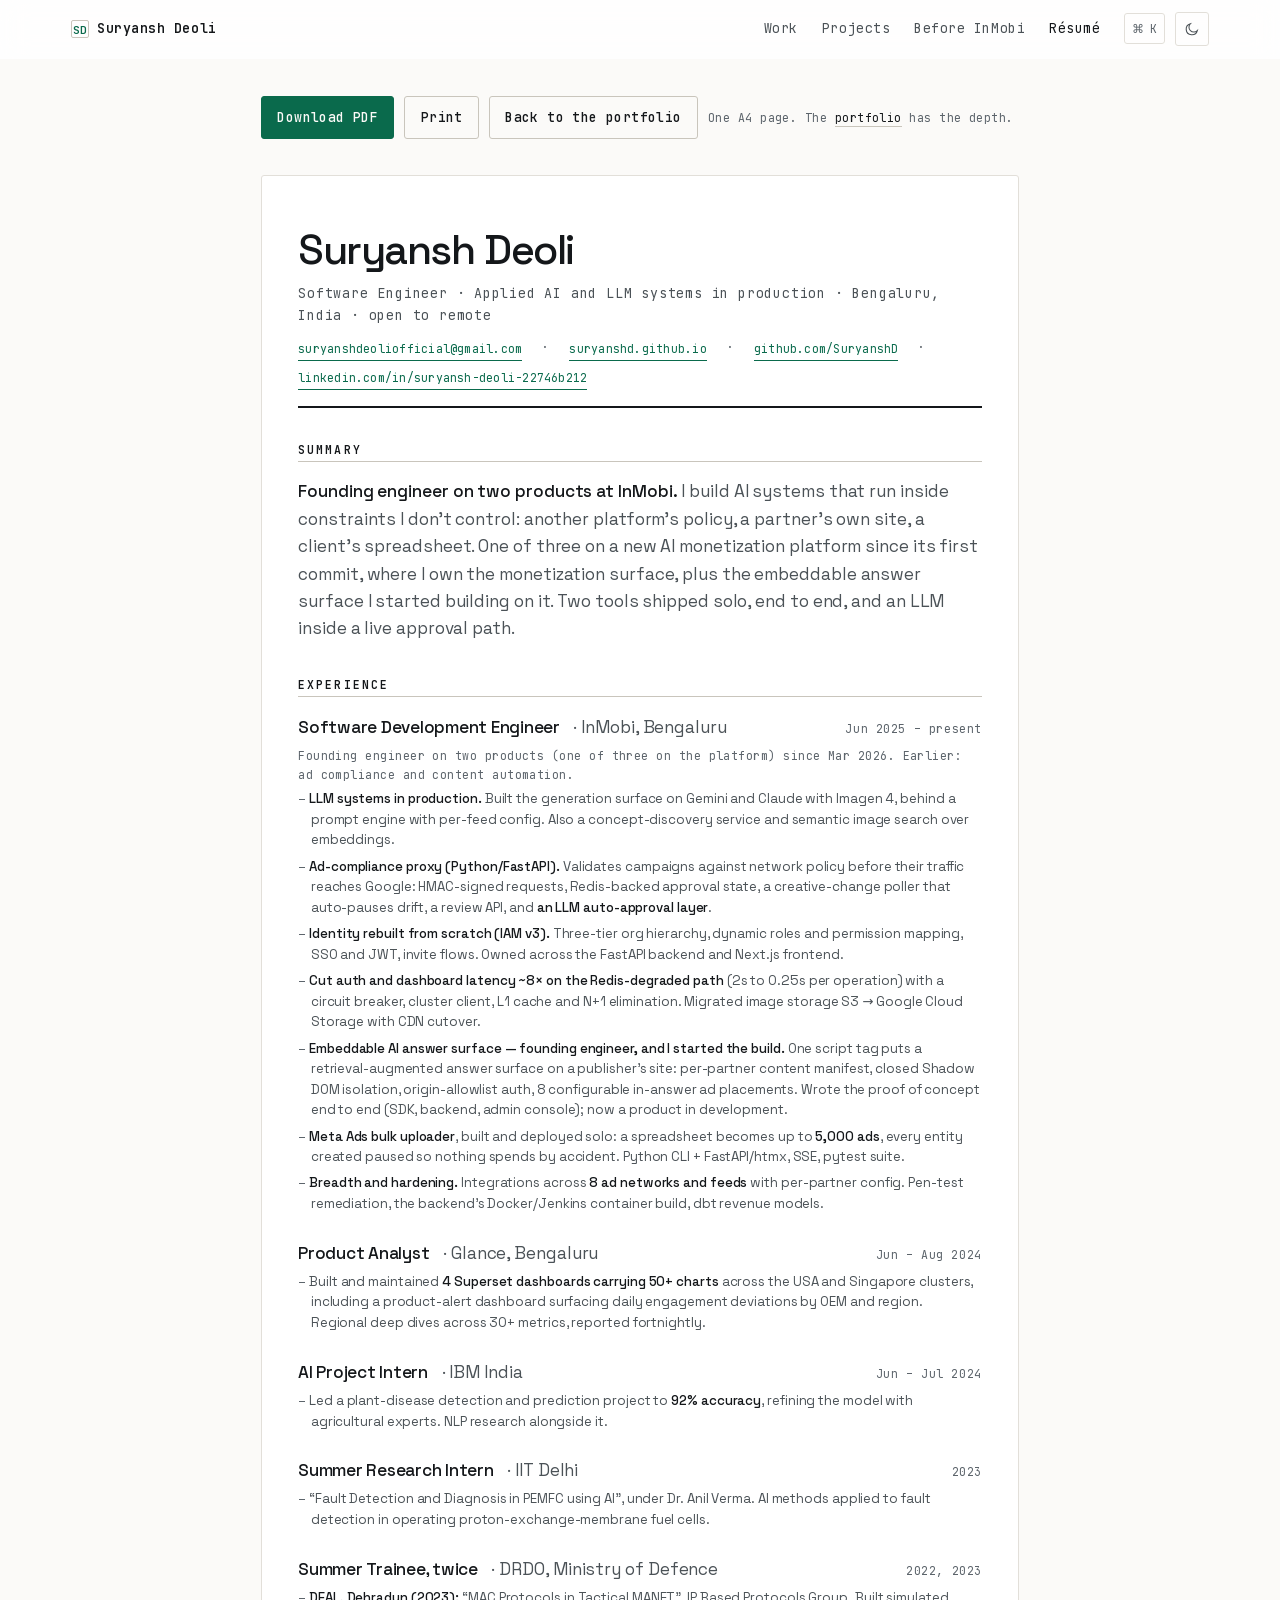
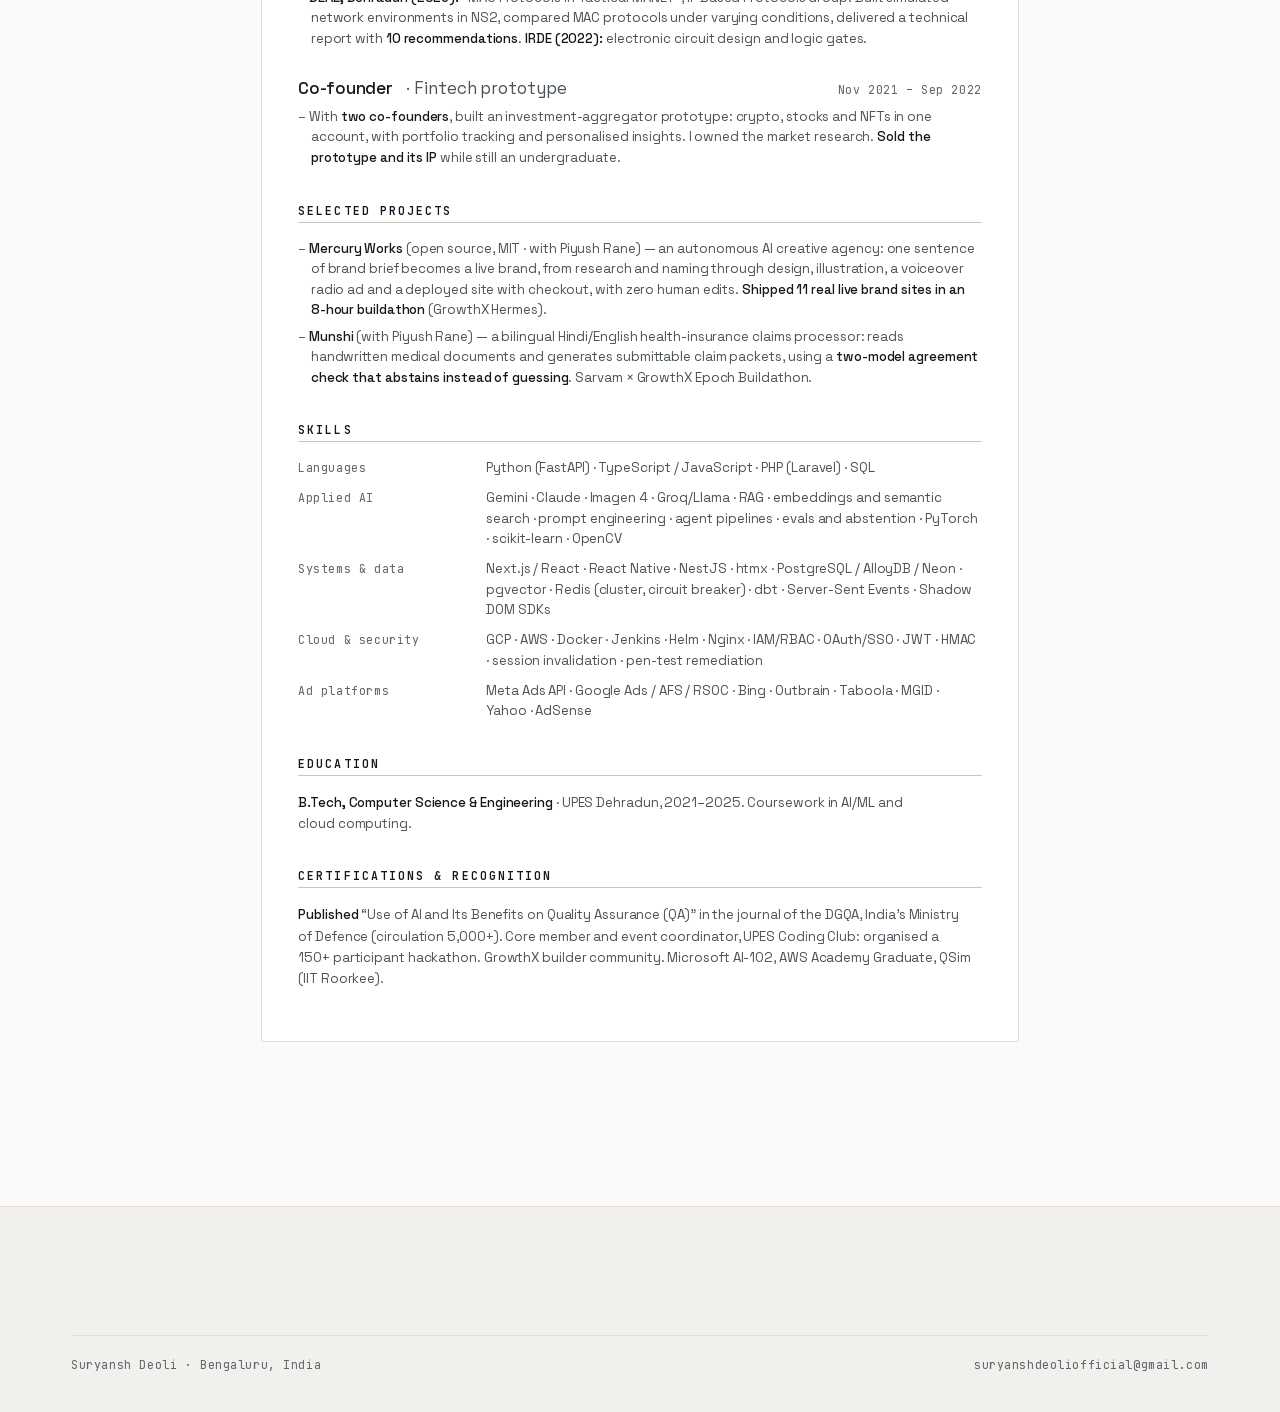
==== resume.html @ 902f30dd "Clean up the résumé header - Contact links are blue, so a link in a PDF that gets clicked looks like" ====
<!doctype html>
<html lang="en">
<head>
<meta charset="utf-8">
<meta name="viewport" content="width=device-width, initial-scale=1">
<title>Résumé — Suryansh Deoli</title>
<meta name="description" content="Résumé of Suryansh Deoli, software engineer at InMobi. Applied AI, LLM systems in production, identity and platform engineering.">
<link rel="canonical" href="https://suryanshd.github.io/resume.html">
<meta property="og:type" content="profile">
<meta property="og:url" content="https://suryanshd.github.io/resume.html">
<meta property="og:title" content="Résumé — Suryansh Deoli">
<meta property="og:description" content="Software engineer at InMobi. Applied AI and LLM systems in production, identity, and platform engineering.">
<meta property="og:image" content="https://suryanshd.github.io/assets/img/og.png">
<meta name="twitter:card" content="summary_large_image">
<meta name="theme-color" content="#fbfaf8" media="(prefers-color-scheme: light)">
<meta name="theme-color" content="#08090b" media="(prefers-color-scheme: dark)">
<link rel="icon" href="assets/img/favicon.svg" type="image/svg+xml">
<link rel="preload" href="assets/fonts/space-grotesk-var.woff2" as="font" type="font/woff2" crossorigin>
<link rel="preload" href="assets/fonts/jetbrains-mono-var.woff2" as="font" type="font/woff2" crossorigin>
<link rel="stylesheet" href="assets/css/base.css">
<link rel="stylesheet" href="assets/css/print.css">
<script>
(function () {
  try { var t = localStorage.getItem('sd-theme');
    if (t === 'light' || t === 'dark') document.documentElement.setAttribute('data-theme', t); } catch (e) {}
  document.documentElement.classList.add('js');
})();
</script>
</head>
<body>
<a class="skip" href="#main">Skip to content</a>

<header class="hdr" id="hdr">
  <div class="wrap hdr__in">
    <a class="hdr__mark" href="index.html"><b>SD</b> Suryansh Deoli</a>
    <nav class="hdr__nav" aria-label="Sections">
      <a href="index.html#pipeline">Work</a>
      <a href="index.html#projects">Projects</a>
      <a href="index.html#before">Before InMobi</a>
      <a href="resume.html" aria-current="page">Résumé</a>
    </nav>
    <div class="hdr__tools">
      <button class="kbd-btn" id="pal-open" aria-label="Open menu and search ⌘K"><span class="kbd-btn__cmd">⌘</span><span class="kbd-btn__k">K</span><span class="kbd-btn__menu">Menu</span></button>
      <button class="icon-btn" id="theme-btn" data-theme-icon aria-label="Switch colour theme">
        <svg class="i-sun" viewBox="0 0 24 24" fill="none" stroke="currentColor" stroke-width="1.6" aria-hidden="true"><circle cx="12" cy="12" r="4.2"/><path d="M12 2v2.6M12 19.4V22M2 12h2.6M19.4 12H22M4.9 4.9l1.9 1.9M17.2 17.2l1.9 1.9M19.1 4.9l-1.9 1.9M6.8 17.2l-1.9 1.9"/></svg>
        <svg class="i-moon" viewBox="0 0 24 24" fill="none" stroke="currentColor" stroke-width="1.6" aria-hidden="true"><path d="M20 14.4A8.5 8.5 0 1 1 9.6 4a6.8 6.8 0 0 0 10.4 10.4Z"/></svg>
      </button>
    </div>
  </div>
</header>

<main class="cv" id="main">
  <div class="cv__wrap">

    <div class="cv__actions no-print">
      <a class="btn btn--primary" href="assets/Suryansh-Deoli-Resume.pdf" download>Download PDF</a>
      <button class="btn" id="print-btn" type="button">Print</button>
      <a class="btn" href="index.html">Back to the portfolio</a>
      <span class="cv__note">One A4 page. The <a class="link" href="index.html">portfolio</a> has the depth.</span>
    </div>

    <article class="cv__sheet">
      <div class="cv__head">
        <h1>Suryansh Deoli</h1>
        <p class="cv__role">Software Engineer &middot; Applied AI and LLM systems in production &middot; Bengaluru, India &middot; open to remote</p>
        <p class="cv__contact">
          <a href="mailto:suryanshdeoliofficial@gmail.com">suryanshdeoliofficial@gmail.com</a>
          <span class="cv__sep" aria-hidden="true">&nbsp;&middot;&nbsp;</span>
          <a href="https://suryanshd.github.io/">suryanshd.github.io</a>
          <span class="cv__sep" aria-hidden="true">&nbsp;&middot;&nbsp;</span>
          <a href="https://github.com/SuryanshD" target="_blank" rel="noopener">github.com/SuryanshD</a>
          <span class="cv__sep" aria-hidden="true">&nbsp;&middot;&nbsp;</span>
          <a href="https://www.linkedin.com/in/suryansh-deoli-22746b212" target="_blank" rel="noopener">linkedin.com/in/suryansh-deoli-22746b212</a>
        </p>
      </div>

      <h2 class="cv__sum-h">Summary</h2>
      <p class="cv__lede">
        <strong>Founding engineer on two products at InMobi.</strong> I build AI systems that run inside
        constraints I don&rsquo;t control: another platform&rsquo;s policy, a partner&rsquo;s own site, a
        client&rsquo;s spreadsheet. One of three on a new AI monetization platform since its first commit,
        where I own the monetization surface, plus the embeddable answer surface I started building on it.
        Two tools shipped solo, end to end, and an LLM inside a live approval path.
      </p>

      <h2>Experience</h2>

      <div class="job">
        <div class="job__top">
          <span class="job__what">Software Development Engineer</span>
          <span class="job__org">&middot; InMobi, Bengaluru</span>
          <span class="job__when">Jun 2025 &ndash; present</span>
        </div>
        <p class="job__sub">Founding engineer on two products (one of three on the platform) since Mar 2026. Earlier: ad compliance and content automation.</p>
        <ul>
          <li><b>LLM systems in production.</b> Built the generation surface on Gemini and Claude with Imagen 4, behind a prompt engine with per-feed config. Also a concept-discovery service and semantic image search over embeddings.</li>
          <li><b>Ad-compliance proxy (Python/FastAPI).</b> Validates campaigns against network policy before their traffic reaches Google: HMAC-signed requests, Redis-backed approval state, a creative-change poller that auto-pauses drift, a review API, and <b>an LLM auto-approval layer</b>.</li>
          <li><b>Identity rebuilt from scratch (IAM v3).</b> Three-tier org hierarchy, dynamic roles and permission mapping, SSO and JWT, invite flows. Owned across the FastAPI backend and Next.js frontend.</li>
          <li><b>Cut auth and dashboard latency ~8&times; on the Redis-degraded path</b> (2s to 0.25s per operation) with a circuit breaker, cluster client, L1 cache and N+1 elimination. Migrated image storage S3 &rarr; Google Cloud Storage with CDN cutover.</li>
          <li><b>Embeddable AI answer surface &mdash; founding engineer, and I started the build.</b> One script tag puts a retrieval-augmented answer surface on a publisher&rsquo;s site: per-partner content manifest, closed Shadow DOM isolation, origin-allowlist auth, 8 configurable in-answer ad placements. Wrote the proof of concept end to end (SDK, backend, admin console); now a product in development.</li>
          <li><b>Meta Ads bulk uploader</b>, built and deployed solo: a spreadsheet becomes up to <b>5,000 ads</b>, every entity created paused so nothing spends by accident. Python CLI + FastAPI/htmx, SSE, pytest suite.</li>
          <li><b>Breadth and hardening.</b> Integrations across <b>8 ad networks and feeds</b> with per-partner config. Pen-test remediation, the backend&rsquo;s Docker/Jenkins container build, dbt revenue models.</li>
        </ul>
      </div>

      <div class="job">
        <div class="job__top">
          <span class="job__what">Product Analyst</span>
          <span class="job__org">&middot; Glance, Bengaluru</span>
          <span class="job__when">Jun &ndash; Aug 2024</span>
        </div>
        <ul>
          <li>Built and maintained <b>4 Superset dashboards carrying 50+ charts</b> across the USA and Singapore clusters, including a product-alert dashboard surfacing daily engagement deviations by OEM and region. Regional deep dives across 30+ metrics, reported fortnightly.</li>
        </ul>
      </div>

      <div class="job">
        <div class="job__top">
          <span class="job__what">AI Project Intern</span>
          <span class="job__org">&middot; IBM India</span>
          <span class="job__when">Jun &ndash; Jul 2024</span>
        </div>
        <ul>
          <li>Led a plant-disease detection and prediction project to <b>92% accuracy</b>, refining the model with agricultural experts. NLP research alongside it.</li>
        </ul>
      </div>

      <div class="job">
        <div class="job__top">
          <span class="job__what">Summer Research Intern</span>
          <span class="job__org">&middot; IIT Delhi</span>
          <span class="job__when">2023</span>
        </div>
        <ul>
          <li>&ldquo;Fault Detection and Diagnosis in PEMFC using AI&rdquo;, under Dr. Anil Verma. AI methods applied to fault detection in operating proton-exchange-membrane fuel cells.</li>
        </ul>
      </div>

      <div class="job">
        <div class="job__top">
          <span class="job__what">Summer Trainee, twice</span>
          <span class="job__org">&middot; DRDO, Ministry of Defence</span>
          <span class="job__when">2022, 2023</span>
        </div>
        <ul>
          <li><b>DEAL, Dehradun (2023):</b> &ldquo;MAC Protocols in Tactical MANET&rdquo;, IP Based Protocols Group. Built simulated network environments in NS2, compared MAC protocols under varying conditions, delivered a technical report with <b>10 recommendations</b>. <b>IRDE (2022):</b> electronic circuit design and logic gates.</li>
        </ul>
      </div>

      <div class="job">
        <div class="job__top">
          <span class="job__what">Co-founder</span>
          <span class="job__org">&middot; Fintech prototype</span>
          <span class="job__when">Nov 2021 &ndash; Sep 2022</span>
        </div>
        <ul>
          <li>With <b>two co-founders</b>, built an investment-aggregator prototype: crypto, stocks and NFTs in one account, with portfolio tracking and personalised insights. I owned the market research. <b>Sold the prototype and its IP</b> while still an undergraduate.</li>
        </ul>
      </div>

      <h2>Selected projects</h2>
      <div class="job">
        <ul>
          <li><b>Mercury Works</b> (open source, MIT &middot; with Piyush Rane) &mdash; an autonomous AI creative agency: one sentence of brand brief becomes a live brand, from research and naming through design, illustration, a voiceover radio ad and a deployed site with checkout, with zero human edits. <b>Shipped 11 real live brand sites in an 8-hour buildathon</b> (GrowthX Hermes).</li>
          <li><b>Munshi</b> (with Piyush Rane) &mdash; a bilingual Hindi/English health-insurance claims processor: reads handwritten medical documents and generates submittable claim packets, using a <b>two-model agreement check that abstains instead of guessing</b>. Sarvam &times; GrowthX Epoch Buildathon.</li>
        </ul>
      </div>

      <h2>Skills</h2>
      <div class="cv__rows">
        <p class="cv__row"><span class="k">Languages&nbsp;</span><span>Python (FastAPI) &middot; TypeScript / JavaScript &middot; PHP (Laravel) &middot; SQL</span></p>
        <p class="cv__row"><span class="k">Applied AI&nbsp;</span><span>Gemini &middot; Claude &middot; Imagen 4 &middot; Groq/Llama &middot; RAG &middot; embeddings and semantic search &middot; prompt engineering &middot; agent pipelines &middot; evals and abstention &middot; PyTorch &middot; scikit-learn &middot; OpenCV</span></p>
        <p class="cv__row"><span class="k">Systems &amp; data&nbsp;</span><span>Next.js / React &middot; React Native &middot; NestJS &middot; htmx &middot; PostgreSQL / AlloyDB / Neon &middot; pgvector &middot; Redis (cluster, circuit breaker) &middot; dbt &middot; Server-Sent Events &middot; Shadow DOM SDKs</span></p>
        <p class="cv__row"><span class="k">Cloud &amp; security&nbsp;</span><span>GCP &middot; AWS &middot; Docker &middot; Jenkins &middot; Helm &middot; Nginx &middot; IAM/RBAC &middot; OAuth/SSO &middot; JWT &middot; HMAC &middot; session invalidation &middot; pen-test remediation</span></p>
        <p class="cv__row"><span class="k">Ad platforms&nbsp;</span><span>Meta Ads API &middot; Google Ads / AFS / RSOC &middot; Bing &middot; Outbrain &middot; Taboola &middot; MGID &middot; Yahoo &middot; AdSense</span></p>
      </div>

      <h2>Education</h2>
      <div class="cv__compact">
        <p><b>B.Tech, Computer Science &amp; Engineering</b> &middot; UPES Dehradun, 2021&ndash;2025. Coursework in AI/ML and cloud computing.</p>
      </div>

      <h2>Certifications &amp; recognition</h2>
      <div class="cv__compact">
        <p><b>Published</b> &ldquo;Use of AI and Its Benefits on Quality Assurance (QA)&rdquo; in the journal of the DGQA, India&rsquo;s Ministry of Defence (circulation 5,000+). Core member and event coordinator, UPES Coding Club: organised a 150+ participant hackathon. GrowthX builder community. Microsoft AI-102, AWS Academy Graduate, QSim (IIT Roorkee).</p>
      </div>
    </article>
  </div>
</main>

<footer class="ftr no-print">
  <div class="wrap">
    <div class="ftr__base">
      <span><a href="index.html">Suryansh Deoli</a> · Bengaluru, India</span>
      <span><a href="mailto:suryanshdeoliofficial@gmail.com">suryanshdeoliofficial@gmail.com</a></span>
    </div>
  </div>
</footer>

<div class="pal" id="pal" data-open="false" role="dialog" aria-modal="true" aria-labelledby="pal-title">
  <h2 class="vh" id="pal-title">Jump to a section or page</h2>
  <div class="pal__box">
    <input class="pal__input" id="pal-input" type="text" role="combobox" aria-expanded="true"
      aria-controls="pal-list" aria-autocomplete="list" placeholder="Jump to…" autocomplete="off" spellcheck="false">
    <div class="pal__list" id="pal-list" role="listbox" aria-label="Results"></div>
  </div>
</div>

<script src="assets/js/site.js" defer></script>
<script>
document.getElementById('print-btn').addEventListener('click', function () { window.print(); });
</script>
</body>
</html>
---- assets/css/base.css ----
@charset "utf-8";
/* ==========================================================================
   Suryansh Deoli — design system
   Concept: instrumentation. Grotesk + mono, three semantic hues borrowed from
   the compliance decisions the site is about: pass / hold / block.
   ========================================================================== */

/* ---------- fonts (self-hosted, no CDN) ---------------------------------- */
@font-face {
  font-family: 'Space Grotesk';
  src: url('../fonts/space-grotesk-var.woff2') format('woff2-variations'),
       url('../fonts/space-grotesk-var.woff2') format('woff2');
  font-weight: 300 700;
  font-style: normal;
  font-display: swap;
  unicode-range: U+0000-00FF, U+0131, U+0152-0153, U+02BB-02BC, U+02C6, U+02DA,
                 U+02DC, U+0304, U+0308, U+0329, U+2000-206F, U+20AC, U+2122,
                 U+2191, U+2193, U+2197, U+20B9, U+2212, U+2215, U+FEFF, U+FFFD;
}
@font-face {
  font-family: 'JetBrains Mono';
  src: url('../fonts/jetbrains-mono-var.woff2') format('woff2-variations'),
       url('../fonts/jetbrains-mono-var.woff2') format('woff2');
  font-weight: 400 600;
  font-style: normal;
  font-display: swap;
  unicode-range: U+0000-00FF, U+0131, U+0152-0153, U+02BB-02BC, U+02C6, U+02DA,
                 U+02DC, U+0304, U+0308, U+0329, U+2000-206F, U+20AC, U+2122,
                 U+2191, U+2193, U+2197, U+20B9, U+2212, U+2215, U+FEFF, U+FFFD;
}

/* ---------- tokens ------------------------------------------------------- */
:root {
  --font-display: 'Space Grotesk', ui-sans-serif, -apple-system, 'Segoe UI', system-ui, sans-serif;
  --font-mono: 'JetBrains Mono', ui-monospace, SFMono-Regular, 'SF Mono', Menlo, monospace;

  /* fluid type scale */
  --t--2: clamp(0.688rem, 0.68rem + 0.05vw, 0.72rem);
  --t--1: clamp(0.78rem, 0.765rem + 0.08vw, 0.83rem);
  --t-0:  clamp(1rem, 0.975rem + 0.13vw, 1.07rem);
  --t-1:  clamp(1.13rem, 1.07rem + 0.3vw, 1.3rem);
  --t-2:  clamp(1.35rem, 1.2rem + 0.75vw, 1.85rem);
  --t-3:  clamp(1.7rem, 1.4rem + 1.5vw, 2.6rem);
  --t-4:  clamp(2.1rem, 1.55rem + 2.8vw, 3.9rem);
  --t-5:  clamp(2.6rem, 1.5rem + 5.2vw, 5.4rem);

  /* space scale */
  --s-1: 0.375rem;
  --s-2: 0.625rem;
  --s-3: 1rem;
  --s-4: 1.5rem;
  --s-5: 2.25rem;
  --s-6: 3.25rem;
  --s-7: 4.75rem;
  --s-8: 7rem;
  --s-9: 10rem;

  --wrap: 1240px;
  --gutter: clamp(1.15rem, 4vw, 3.25rem);
  --measure: 64ch;
  --radius: 3px;
  --radius-lg: 6px;

  --ease: cubic-bezier(0.22, 1, 0.36, 1);
  --ease-io: cubic-bezier(0.65, 0, 0.35, 1);
  --dur: 0.45s;

  color-scheme: light dark;
}

/* dark is the design's home key; light is fully built, not an afterthought */
:root {
  --bg:          #08090b;
  --bg-raised:   #0e1014;
  --bg-sunken:   #050506;
  --bg-inset:    #12151a;
  --line:        #1d2127;
  --line-strong: #2b323b;
  --ink:         #eceef1;
  --ink-2:       #a6aeb9;
  --ink-3:       #79838f;
  --pass:        #2fdca8;
  --pass-dim:    #123c31;
  --hold:        #f0a93c;
  --hold-dim:    #3a2c12;
  --block:       #ff6b5b;
  --block-dim:   #3d1c19;
  --accent:      var(--pass);
  --scrim:       rgba(8, 9, 11, 0.72);
  --glass:       rgba(14, 16, 20, 0.78);
  --shadow:      0 1px 2px rgba(0,0,0,.5), 0 12px 40px -12px rgba(0,0,0,.7);
}

@media (prefers-color-scheme: light) {
  :root:not([data-theme]) {
    --bg:          #fbfaf8;
    --bg-raised:   #ffffff;
    --bg-sunken:   #f1efeb;
    --bg-inset:    #f6f4f1;
    --line:        #e2dfd9;
    --line-strong: #c9c5bc;
    --ink:         #14171a;
    --ink-2:       #4b5257;
    --ink-3:       #5c646b;
    --pass:        #0a6a4c;
    --pass-dim:    #d6f1e6;
    --hold:        #875100;
    --hold-dim:    #f7ecd8;
    --block:       #b22f22;
    --block-dim:   #f9e3e0;
    --scrim:       rgba(251, 250, 248, 0.78);
    --glass:       rgba(255, 255, 255, 0.8);
    --shadow:      0 1px 2px rgba(20,23,26,.06), 0 14px 40px -14px rgba(20,23,26,.18);
  }
}

/* explicit toggle wins over the media query, in both directions */
:root[data-theme='light'] {
  --bg:          #fbfaf8;
  --bg-raised:   #ffffff;
  --bg-sunken:   #f1efeb;
  --bg-inset:    #f6f4f1;
  --line:        #e2dfd9;
  --line-strong: #c9c5bc;
  --ink:         #14171a;
  --ink-2:       #4b5257;
  --ink-3:       #5c646b;
  --pass:        #0a6a4c;
  --pass-dim:    #d6f1e6;
  --hold:        #875100;
  --hold-dim:    #f7ecd8;
  --block:       #b22f22;
  --block-dim:   #f9e3e0;
  --scrim:       rgba(251, 250, 248, 0.78);
  --glass:       rgba(255, 255, 255, 0.8);
  --shadow:      0 1px 2px rgba(20,23,26,.06), 0 14px 40px -14px rgba(20,23,26,.18);
}
:root[data-theme='dark'] {
  --bg:          #08090b;
  --bg-raised:   #0e1014;
  --bg-sunken:   #050506;
  --bg-inset:    #12151a;
  --line:        #1d2127;
  --line-strong: #2b323b;
  --ink:         #eceef1;
  --ink-2:       #a6aeb9;
  --ink-3:       #79838f;
  --pass:        #2fdca8;
  --pass-dim:    #123c31;
  --hold:        #f0a93c;
  --hold-dim:    #3a2c12;
  --block:       #ff6b5b;
  --block-dim:   #3d1c19;
  --scrim:       rgba(8, 9, 11, 0.72);
  --glass:       rgba(14, 16, 20, 0.78);
  --shadow:      0 1px 2px rgba(0,0,0,.5), 0 12px 40px -12px rgba(0,0,0,.7);
}

/* ---------- reset ------------------------------------------------------- */
*, *::before, *::after { box-sizing: border-box; }
* { margin: 0; }
html {
  -webkit-text-size-adjust: 100%;
  scroll-behavior: smooth;
  scroll-padding-top: 5.5rem;
}
body {
  background: var(--bg);
  color: var(--ink);
  font-family: var(--font-display);
  font-size: var(--t-0);
  font-weight: 400;
  line-height: 1.65;
  letter-spacing: -0.005em;
  -webkit-font-smoothing: antialiased;
  -moz-osx-font-smoothing: grayscale;
  text-rendering: optimizeLegibility;
  overflow-x: hidden;
}
img, svg, canvas { display: block; max-width: 100%; }
/* The background canvas must be allowed past that clamp. max-width:100% resolves
   against the viewport minus the scrollbar, which left a ~15px unpainted strip
   down the right edge wherever a classic scrollbar is shown. */
#viz { max-width: none; }
button, input, textarea, select { font: inherit; color: inherit; }
ul, ol { list-style: none; padding: 0; }
a { color: inherit; text-decoration: none; }
h1, h2, h3, h4 { font-weight: 500; line-height: 1.08; letter-spacing: -0.028em; text-wrap: balance; }
p { text-wrap: pretty; }

/* ---------- a11y -------------------------------------------------------- */
:focus-visible {
  outline: 2px solid var(--accent);
  outline-offset: 3px;
  border-radius: 2px;
}
:focus:not(:focus-visible) { outline: none; }

.skip {
  position: absolute;
  left: var(--s-3);
  top: -100%;
  z-index: 200;
  padding: 0.7em 1.1em;
  background: var(--accent);
  color: var(--bg);
  font-family: var(--font-mono);
  font-size: var(--t--1);
  font-weight: 500;
  border-radius: var(--radius);
  transition: top 0.18s var(--ease);
}
.skip:focus { top: var(--s-3); }

.vh {
  position: absolute !important;
  width: 1px; height: 1px;
  padding: 0; margin: -1px;
  overflow: hidden;
  clip-path: inset(50%);
  white-space: nowrap;
  border: 0;
}

/* ---------- layout primitives ------------------------------------------ */
.wrap {
  width: 100%;
  max-width: var(--wrap);
  margin-inline: auto;
  padding-inline: var(--gutter);
}
.wrap--narrow { max-width: 860px; }
.stack > * + * { margin-top: var(--flow, var(--s-3)); }
.measure { max-width: var(--measure); }

section { position: relative; }

/* ---------- shared type helpers ---------------------------------------- */
.mono {
  font-family: var(--font-mono);
  font-size: var(--t--1);
  font-weight: 450;
  letter-spacing: 0.06em;
  font-variant-ligatures: none;
}
.kicker {
  font-family: var(--font-mono);
  font-size: var(--t--2);
  font-weight: 500;
  letter-spacing: 0.16em;
  text-transform: uppercase;
  color: var(--ink-3);
}
.lede {
  font-size: var(--t-1);
  line-height: 1.55;
  color: var(--ink-2);
  letter-spacing: -0.012em;
}

/* section heading pattern: mono index + rule + display title */
.sec-head {
  display: grid;
  gap: var(--s-3);
  padding-block-start: var(--s-7);
  margin-block-end: var(--s-5);
  border-top: 1px solid var(--line);
}
.sec-head__row {
  display: flex;
  align-items: baseline;
  gap: var(--s-3);
  flex-wrap: wrap;
}
.sec-head__idx {
  font-family: var(--font-mono);
  font-size: var(--t--2);
  font-weight: 500;
  letter-spacing: 0.14em;
  color: var(--accent);
  padding-top: 0.35em;
}
.sec-head h2 { font-size: var(--t-3); }
.sec-head__note {
  font-family: var(--font-mono);
  font-size: var(--t--2);
  letter-spacing: 0.1em;
  color: var(--ink-3);
  text-transform: uppercase;
  margin-inline-start: auto;
}

/* ---------- links ------------------------------------------------------ */
.link {
  color: var(--ink);
  border-bottom: 1px solid var(--line-strong);
  padding-bottom: 1px;
  transition: color 0.18s var(--ease), border-color 0.18s var(--ease);
}
.link:hover { color: var(--accent); border-color: var(--accent); }

.arrow-link {
  display: inline-flex;
  align-items: center;
  /* 24px floor so these clear the minimum touch target on a phone */
  min-height: 24px;
  gap: 0.5em;
  font-family: var(--font-mono);
  font-size: var(--t--1);
  font-weight: 500;
  letter-spacing: 0.04em;
  color: var(--accent);
}
.arrow-link svg { width: 0.95em; height: 0.95em; transition: transform 0.25s var(--ease); }
.arrow-link:hover svg { transform: translateX(4px); }
.arrow-link::after {
  content: '';
  position: absolute;
  inset: 0;
}

/* ---------- buttons ---------------------------------------------------- */
.btn {
  display: inline-flex;
  align-items: center;
  gap: 0.55em;
  padding: 0.72em 1.15em;
  font-family: var(--font-mono);
  font-size: var(--t--1);
  font-weight: 500;
  letter-spacing: 0.03em;
  border: 1px solid var(--line-strong);
  border-radius: var(--radius);
  background: transparent;
  color: var(--ink);
  cursor: pointer;
  transition: border-color 0.2s var(--ease), background 0.2s var(--ease), color 0.2s var(--ease);
}
.btn:hover { border-color: var(--accent); color: var(--accent); }
.btn--primary {
  background: var(--accent);
  border-color: var(--accent);
  color: var(--bg);
}
.btn--primary:hover { filter: brightness(1.1); color: var(--bg); }

/* ---------- chips / tags ---------------------------------------------- */
.tags { display: flex; flex-wrap: wrap; gap: var(--s-1); }
.tag {
  font-family: var(--font-mono);
  font-size: var(--t--2);
  font-weight: 450;
  letter-spacing: 0.04em;
  padding: 0.3em 0.55em;
  border: 1px solid var(--line);
  border-radius: 2px;
  color: var(--ink-3);
  white-space: nowrap;
}
.tag--era {
  color: var(--ink-2);
  border-color: var(--line-strong);
  background: var(--bg-inset);
}

/* verdict-coded states, reused by the gate demo and the stage rail */
.is-pass  { color: var(--pass); }
.is-hold  { color: var(--hold); }
.is-block { color: var(--block); }

/* ---------- header ---------------------------------------------------- */
.hdr {
  position: fixed;
  inset: 0 0 auto 0;
  z-index: 100;
  background: var(--glass);
  backdrop-filter: blur(14px) saturate(140%);
  -webkit-backdrop-filter: blur(14px) saturate(140%);
  border-bottom: 1px solid transparent;
  transition: border-color 0.3s var(--ease), background 0.3s var(--ease);
}
.hdr[data-scrolled='true'] { border-bottom-color: var(--line); }
.hdr__in {
  display: flex;
  align-items: center;
  gap: var(--s-4);
  height: 3.6rem;
}
.hdr__mark {
  display: inline-flex;
  align-items: center;
  min-height: 24px;
  gap: 0.6em;
  font-family: var(--font-mono);
  font-size: var(--t--1);
  font-weight: 600;
  letter-spacing: 0.04em;
  white-space: nowrap;
}
.hdr__mark b {
  display: grid;
  place-items: center;
  width: 1.6em; height: 1.6em;
  font-size: 0.85em;
  border: 1px solid var(--line-strong);
  border-radius: 2px;
  color: var(--accent);
}
.hdr__nav {
  display: flex;
  gap: var(--s-4);
  margin-inline-start: auto;
}
.hdr__nav a {
  display: inline-flex;
  align-items: center;
  min-height: 24px;
  font-family: var(--font-mono);
  font-size: var(--t--1);
  letter-spacing: 0.04em;
  color: var(--ink-2);
  transition: color 0.18s var(--ease);
}
.hdr__nav a:hover, .hdr__nav a[aria-current='page'] { color: var(--ink); }
.hdr__tools { display: flex; align-items: center; gap: var(--s-2); }

.icon-btn {
  display: grid;
  place-items: center;
  width: 2.1rem; height: 2.1rem;
  border: 1px solid var(--line);
  border-radius: var(--radius);
  background: transparent;
  color: var(--ink-2);
  cursor: pointer;
  transition: border-color 0.18s var(--ease), color 0.18s var(--ease);
}
.icon-btn:hover { border-color: var(--line-strong); color: var(--ink); }
.icon-btn svg { width: 1rem; height: 1rem; }
.icon-btn[data-theme-icon] .i-sun { display: none; }
:root[data-theme='dark'] .icon-btn[data-theme-icon] .i-sun,
:root:not([data-theme]) .icon-btn[data-theme-icon] .i-sun { display: block; }
:root[data-theme='dark'] .icon-btn[data-theme-icon] .i-moon,
:root:not([data-theme]) .icon-btn[data-theme-icon] .i-moon { display: none; }
@media (prefers-color-scheme: light) {
  :root:not([data-theme]) .icon-btn[data-theme-icon] .i-sun { display: none; }
  :root:not([data-theme]) .icon-btn[data-theme-icon] .i-moon { display: block; }
}
:root[data-theme='light'] .icon-btn[data-theme-icon] .i-sun { display: none; }
:root[data-theme='light'] .icon-btn[data-theme-icon] .i-moon { display: block; }

.kbd-btn {
  /* Shown at every width: below 700px this button is the only navigation,
     because the header nav collapses and the palette lists every destination. */
  display: inline-flex;
  align-items: center;
  gap: 0.45em;
  padding: 0.42em 0.6em;
  border: 1px solid var(--line);
  border-radius: var(--radius);
  background: transparent;
  font-family: var(--font-mono);
  font-size: var(--t--2);
  letter-spacing: 0.04em;
  color: var(--ink-3);
  cursor: pointer;
  transition: border-color 0.18s var(--ease), color 0.18s var(--ease);
}
.kbd-btn:hover { border-color: var(--line-strong); color: var(--ink); }
.kbd-btn__menu { display: none; }
@media (max-width: 699px) {
  .kbd-btn__cmd, .kbd-btn__k { display: none; }
  .kbd-btn__menu { display: inline; letter-spacing: 0.1em; text-transform: uppercase; }
}

@media (max-width: 699px) {
  .hdr__nav { display: none; }
}

/* ---------- footer ---------------------------------------------------- */
.ftr {
  border-top: 1px solid var(--line);
  padding-block: var(--s-7) var(--s-5);
  margin-top: var(--s-8);
  background: color-mix(in srgb, var(--bg-sunken) 88%, transparent);
}
.ftr__grid {
  display: grid;
  gap: var(--s-5);
  grid-template-columns: 1fr;
}
@media (min-width: 800px) {
  .ftr__grid { grid-template-columns: 1.4fr 1fr 1fr; }
}
.ftr h2 { font-size: var(--t-2); }
.ftr__list { display: grid; gap: var(--s-2); }
.ftr__list a, .ftr__list span {
  display: inline-flex;
  align-items: center;
  min-height: 24px;
  font-family: var(--font-mono);
  font-size: var(--t--1);
  color: var(--ink-2);
  letter-spacing: 0.03em;
}
.ftr__list a:hover { color: var(--accent); }
.ftr__base {
  display: flex;
  flex-wrap: wrap;
  gap: var(--s-3);
  justify-content: space-between;
  margin-top: var(--s-6);
  padding-top: var(--s-3);
  border-top: 1px solid var(--line);
  font-family: var(--font-mono);
  font-size: var(--t--2);
  letter-spacing: 0.05em;
  color: var(--ink-3);
}
.ftr__base a { display: inline-flex; align-items: center; min-height: 24px; }

/* ---------- command palette ------------------------------------------ */
.pal {
  position: fixed;
  inset: 0;
  z-index: 300;
  display: none;
  padding: clamp(3rem, 12vh, 9rem) var(--s-3) var(--s-3);
  background: var(--scrim);
  backdrop-filter: blur(6px);
  -webkit-backdrop-filter: blur(6px);
}
.pal[data-open='true'] { display: block; }
.pal__box {
  width: 100%;
  max-width: 34rem;
  margin-inline: auto;
  background: var(--bg-raised);
  border: 1px solid var(--line-strong);
  border-radius: var(--radius-lg);
  box-shadow: var(--shadow);
  overflow: hidden;
}
.pal__input {
  width: 100%;
  padding: 1.05em 1.15em;
  border: 0;
  border-bottom: 1px solid var(--line);
  background: transparent;
  font-family: var(--font-mono);
  font-size: var(--t-0);
  letter-spacing: 0.01em;
}
.pal__input:focus { outline: none; }
.pal__input::placeholder { color: var(--ink-3); }
.pal__list { max-height: min(52vh, 26rem); overflow-y: auto; padding: 0.4rem; }
.pal__item {
  display: flex;
  align-items: baseline;
  gap: var(--s-3);
  width: 100%;
  padding: 0.62em 0.8em;
  border: 0;
  border-radius: var(--radius);
  background: transparent;
  text-align: left;
  cursor: pointer;
}
.pal__item[aria-selected='true'] { background: var(--bg-inset); }
.pal__item[aria-selected='true'] .pal__kind { color: var(--accent); }
.pal__label { font-size: var(--t--1); }
.pal__kind {
  margin-inline-start: auto;
  font-family: var(--font-mono);
  font-size: var(--t--2);
  letter-spacing: 0.1em;
  text-transform: uppercase;
  color: var(--ink-3);
  white-space: nowrap;
}
.pal__empty {
  padding: 1.2em 0.9em;
  font-family: var(--font-mono);
  font-size: var(--t--1);
  color: var(--ink-3);
}

/* ---------- reveal -----------------------------------------------------
   Gated on .reveal-ready, which site.js adds immediately before it wires the
   observer. So content is only ever hidden once something is guaranteed to
   come and un-hide it. If the script is blocked, fails to parse, or throws
   early, these elements are simply visible.                              */
.reveal-ready [data-reveal] {
  opacity: 0;
  transform: translateY(14px);
}
.reveal-ready [data-reveal].is-in {
  opacity: 1;
  transform: none;
  transition: opacity 0.7s var(--ease), transform 0.7s var(--ease);
}

/* ---------- motion opt-out ------------------------------------------- */
@media (prefers-reduced-motion: reduce) {
  html { scroll-behavior: auto; }
  *, *::before, *::after {
    animation-duration: 0.001ms !important;
    animation-iteration-count: 1 !important;
    transition-duration: 0.001ms !important;
  }
  .reveal-ready [data-reveal] { opacity: 1; transform: none; }
}

/* ---------- print ---------------------------------------------------- */
@media print {
  .hdr, .pal, .skip, canvas, .no-print { display: none !important; }
}

/* ---------- forced / increased contrast ------------------------------------
   Some readers run the OS at increased contrast, and some browsers force their
   own palette. Hairline borders and tertiary greys are the first thing to
   disappear in both cases, so strengthen the structure rather than let the
   layout dissolve.                                                          */
@media (prefers-contrast: more) {
  :root {
    --ink-2: var(--ink);
    --ink-3: var(--ink);
    --line: var(--line-strong);
  }
  .tag, .sys, .found__card, .card, .facts__cell, .decision, .retro,
  .verdict, .trace, .rail__seg, .proof__cell { border-color: var(--ink-3); }
  .link, .prose a, .quiet__v a { border-bottom-width: 2px; }
  :focus-visible { outline-width: 3px; }
}

@media (forced-colors: active) {
  /* Let the forced palette through, but keep the structure legible: borders
     have to be drawn in a system colour or they vanish entirely. */
  .tag, .sys, .found__card, .card, .facts__cell, .decision, .retro,
  .verdict, .trace, .rail__seg, .proof__cell, .schem, .fig, .tiers,
  .case__nav a, .btn, .icon-btn, .kbd-btn {
    border: 1px solid CanvasText;
  }
  #viz { display: none; }
  .found, .ftr { background: Canvas; }
  :focus-visible { outline: 3px solid Highlight; }
  .verdict__badge, .verdict__rule { forced-color-adjust: none; }
}
---- assets/css/print.css ----
@charset "utf-8";
/* ==========================================================================
   Résumé — screen layout, then a print stylesheet that produces a clean
   single-page A4 PDF straight from the browser. No separate PDF to keep in sync.
   ========================================================================== */

.cv { padding-block: 6rem var(--s-6); }
.cv__wrap { max-width: 860px; margin-inline: auto; padding-inline: var(--gutter); }

.cv__actions {
  display: flex;
  flex-wrap: wrap;
  gap: var(--s-2);
  align-items: center;
  margin-bottom: var(--s-5);
}
.cv__note {
  font-family: var(--font-mono);
  font-size: var(--t--2);
  letter-spacing: 0.04em;
  color: var(--ink-3);
}

.cv__sheet {
  padding: var(--s-6) var(--s-5);
  border: 1px solid var(--line);
  border-radius: var(--radius);
  background: var(--bg-raised);
}

/* header */
.cv__head {
  display: grid;
  gap: var(--s-2);
  padding-bottom: var(--s-3);
  border-bottom: 2px solid var(--ink);
}
.cv__head h1 {
  font-size: var(--t-3);
  letter-spacing: -0.035em;
}
.cv__role {
  font-family: var(--font-mono);
  font-size: var(--t--1);
  letter-spacing: 0.06em;
  color: var(--ink-2);
}
.cv__contact {
  display: flex;
  flex-wrap: wrap;
  gap: 0.5em 1.1em;
  font-family: var(--font-mono);
  font-size: var(--t--2);
  letter-spacing: 0.02em;
  color: var(--ink-2);
}
.cv__contact a { color: var(--accent); border-bottom: 1px solid currentColor; display: inline-flex; align-items: center; min-height: 24px; }
.cv__sep { color: var(--ink-3); }
.cv__contact a:hover { color: var(--accent); border-color: var(--accent); }

/* sections */
.cv h2 {
  font-family: var(--font-mono);
  font-size: var(--t--2);
  font-weight: 600;
  letter-spacing: 0.18em;
  text-transform: uppercase;
  color: var(--ink);
  margin-top: var(--s-5);
  margin-bottom: var(--s-3);
  padding-bottom: 0.4em;
  border-bottom: 1px solid var(--line-strong);
}
.cv__lede {
  margin-top: var(--s-3);
  font-size: var(--t-0);
  line-height: 1.6;
  color: var(--ink-2);
  max-width: 70ch;
}
.cv__lede strong { color: var(--ink); font-weight: 500; }

.job { margin-bottom: var(--s-4); break-inside: avoid; }
.job:last-child { margin-bottom: 0; }
.job__top {
  display: flex;
  flex-wrap: wrap;
  gap: 0.3em 0.8em;
  align-items: baseline;
  margin-bottom: 0.3em;
}
.job__what { font-size: var(--t-0); font-weight: 500; letter-spacing: -0.015em; }
.job__org { font-size: var(--t-0); color: var(--ink-2); }
.job__when {
  margin-inline-start: auto;
  font-family: var(--font-mono);
  font-size: var(--t--2);
  letter-spacing: 0.05em;
  color: var(--ink-3);
  white-space: nowrap;
}
.job__sub {
  font-family: var(--font-mono);
  font-size: var(--t--2);
  letter-spacing: 0.04em;
  color: var(--ink-3);
  margin-bottom: 0.45em;
}
.job ul { display: grid; gap: 0.34em; }
/* No position:relative here, and no absolutely-positioned marker. Positioned
   elements paint after normal flow, and Chrome writes PDF text in paint order,
   which pushed every bullet to the end of the file and detached it from its
   job. A two-column grid gives the same hanging indent with no positioning, so
   an ATS reads the résumé in the order a human does. */
.job li {
  /* Hanging indent via text-indent, with a static inline marker. Not a grid:
     grid turns every inline child of the <li>, including each <b>, into its own
     grid item, which explodes one bullet into many rows. And not an absolutely
     positioned marker either: positioned elements paint after normal flow, and
     Chrome writes PDF text in paint order, which detaches every bullet from its
     job when an ATS reads the file. */
  padding-left: 0.95em;
  text-indent: -0.95em;
  font-size: var(--t--1);
  line-height: 1.55;
  color: var(--ink-2);
}
.job li::before {
  content: '\2013\00a0';
  color: var(--ink-3);
}
.job li b, .job li strong { color: var(--ink); font-weight: 500; }

.cv__rows { display: grid; gap: 0.55em; }
.cv__row {
  display: grid;
  gap: 0.15em 0.9em;
  font-size: var(--t--1);
  line-height: 1.55;
  color: var(--ink-2);
}
@media (min-width: 620px) {
  .cv__row { grid-template-columns: 11rem 1fr; align-items: baseline; }
}
.cv__row b { color: var(--ink); font-weight: 500; }
.cv__row .k {
  font-family: var(--font-mono);
  font-size: var(--t--2);
  letter-spacing: 0.05em;
  color: var(--ink-3);
}

.cv__compact { display: grid; gap: 0.4em; }
.cv__compact p {
  font-size: var(--t--1);
  line-height: 1.6;
  color: var(--ink-2);
}
.cv__compact b { color: var(--ink); font-weight: 500; }

/* ------------------------------------------------------------------ print */
@media print {
  @page { size: A4; margin: 6.5mm 9mm; }

  html, body {
    background: #fff !important;
    color: #000 !important;
    font-size: 8.3pt;
    line-height: 1.24;
  }
  .hdr, .pal, .skip, .cv__actions, .ftr, canvas, #viz { display: none !important; }

  .cv { padding: 0 !important; }
  .cv__wrap { max-width: none; padding: 0 !important; }
  .cv__sheet {
    padding: 0 !important;
    border: 0 !important;
    background: #fff !important;
    border-radius: 0 !important;
    /* Scales the whole sheet down a hair so it lands on exactly one page.
       Cheaper than deleting another two lines of real content, and it keeps
       every proportion in the document intact. */
    zoom: 0.955;
  }

  .cv__head { border-bottom: 1pt solid #000 !important; padding-bottom: 3pt; gap: 1pt; }
  .cv__head h1 { font-size: 16pt !important; color: #000 !important; }
  .cv__role { color: #000 !important; font-size: 7.6pt !important; }
  .cv__contact { color: #000 !important; font-size: 6.9pt !important; }
  .cv__contact {
    gap: 1pt 0 !important;
    align-items: baseline;
    /* one deliberate row rather than an accidental wrap */
    flex-wrap: nowrap;
    white-space: nowrap;
  }
  /* A résumé PDF gets clicked, in an email and in LinkedIn Easy Apply, so the
     links should look like links. Colour only; no underline, because the whole
     row is links and underlining all of it turns into noise. Text colour has no
     effect on ATS extraction. */
  .cv__contact a { color: #0b4f9e !important; border: 0 !important; font-size: 6.9pt !important; }
  .cv__sep { color: #9a9a9a !important; font-size: 6.9pt !important; }

  .cv h2 {
    font-size: 7.6pt !important;
    color: #000 !important;
    margin-top: 4pt !important;
    margin-bottom: 2pt !important;
    padding-bottom: 1.5pt;
    border-bottom: 0.6pt solid #000 !important;
    break-after: avoid;
  }
  .cv__lede { font-size: 8.4pt !important; color: #000 !important; margin-top: 3pt; max-width: none; }
  .cv__lede strong, .job li b, .job li strong, .cv__row b, .cv__compact b { color: #000 !important; }

  .job { margin-bottom: 3pt !important; }
  .job__top { gap: 1pt 6pt !important; margin-bottom: 1pt !important; }
  .job__what, .job__org { font-size: 8.8pt !important; color: #000 !important; }
  .job__when, .job__sub { font-size: 7.4pt !important; color: #333 !important; }
  .job__sub { margin-bottom: 2pt !important; }
  .job ul { gap: 1pt !important; }
  .job li, .cv__row, .cv__compact p { font-size: 8.1pt !important; color: #000 !important; }
  .job li { padding-left: 7pt !important; text-indent: -7pt !important; }
  .job li::before { color: #000 !important; }
  .cv__rows { gap: 1.6pt !important; }
  .cv__row { grid-template-columns: 74pt 1fr !important; gap: 0 7pt !important; }
  .cv__row .k { white-space: nowrap; }
  .cv__row .k { font-size: 7.4pt !important; color: #333 !important; }
  .cv__compact { gap: 2pt !important; }

  a:not(.cv__contact a) { color: #000 !important; }
  a { text-decoration: none !important; border: 0 !important; }

  h1, h2, h3 { break-after: avoid; }
  .job, .cv__row { break-inside: avoid; }
}
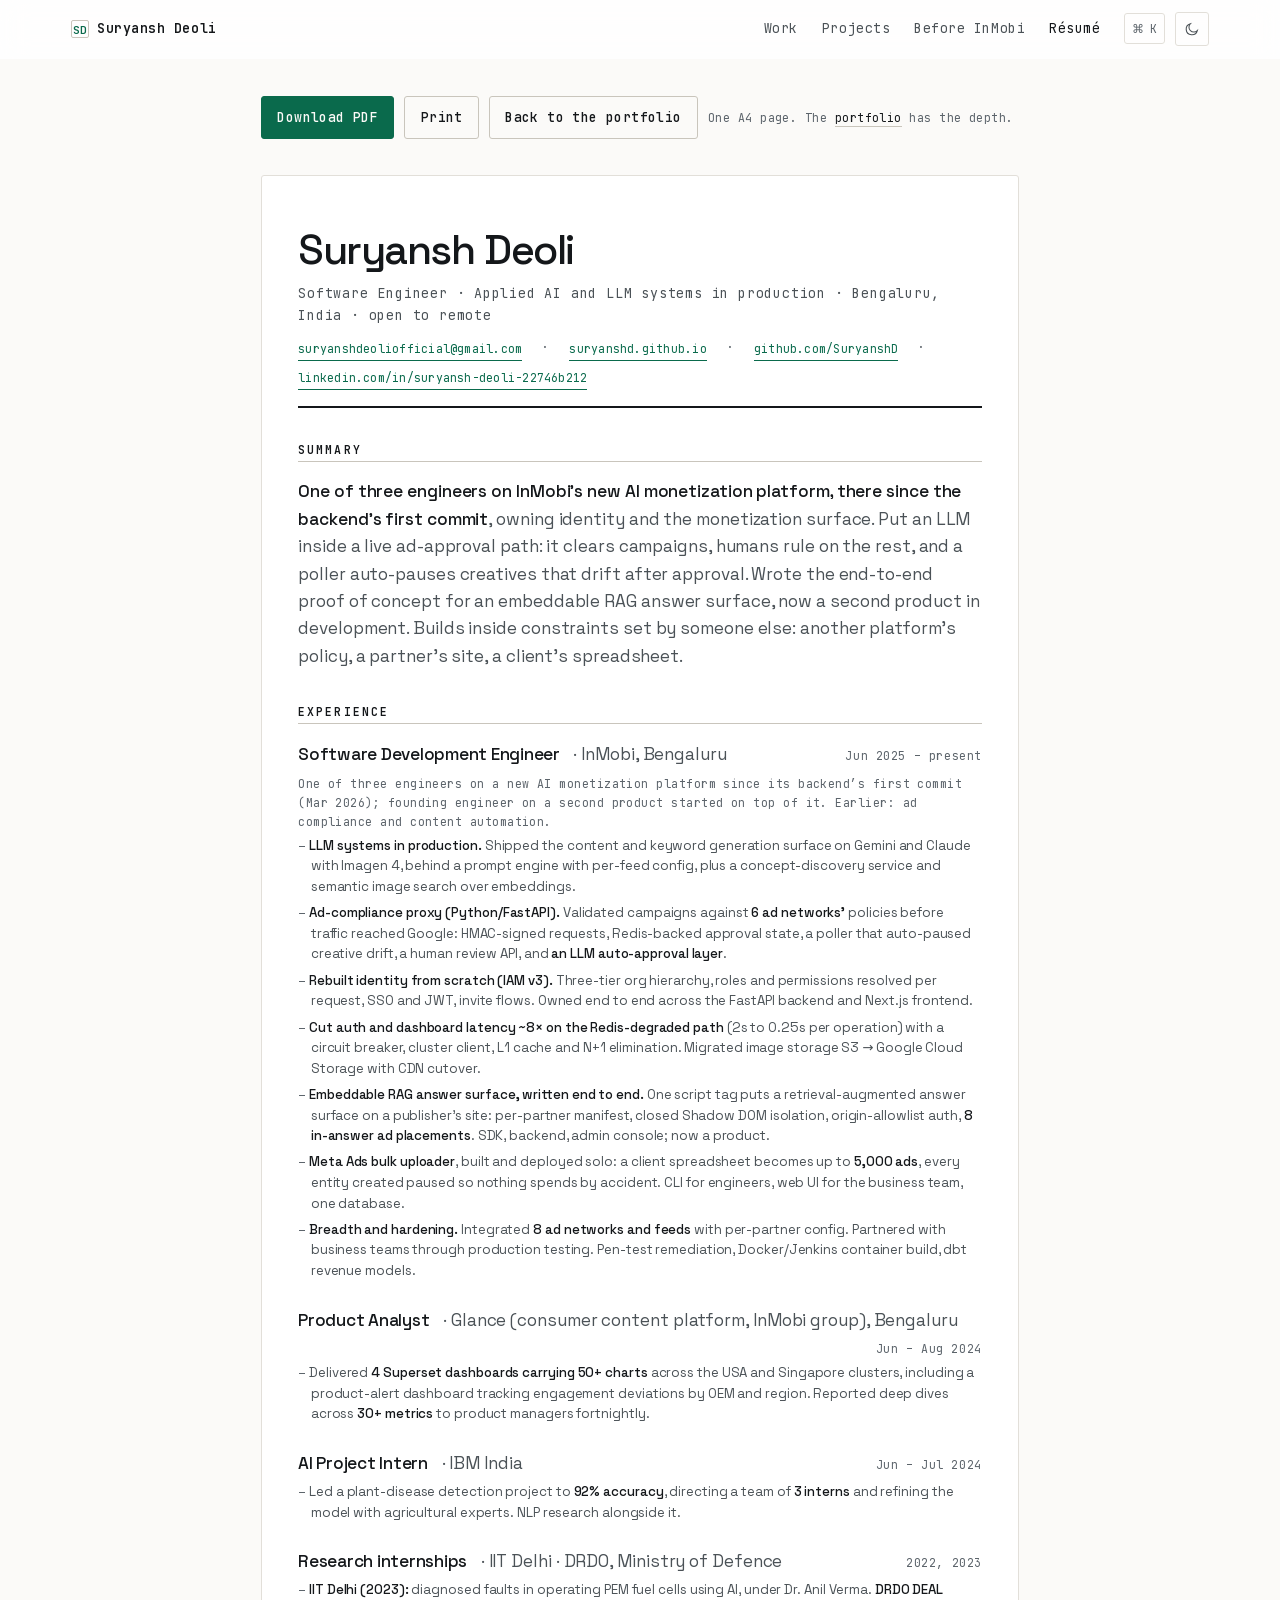
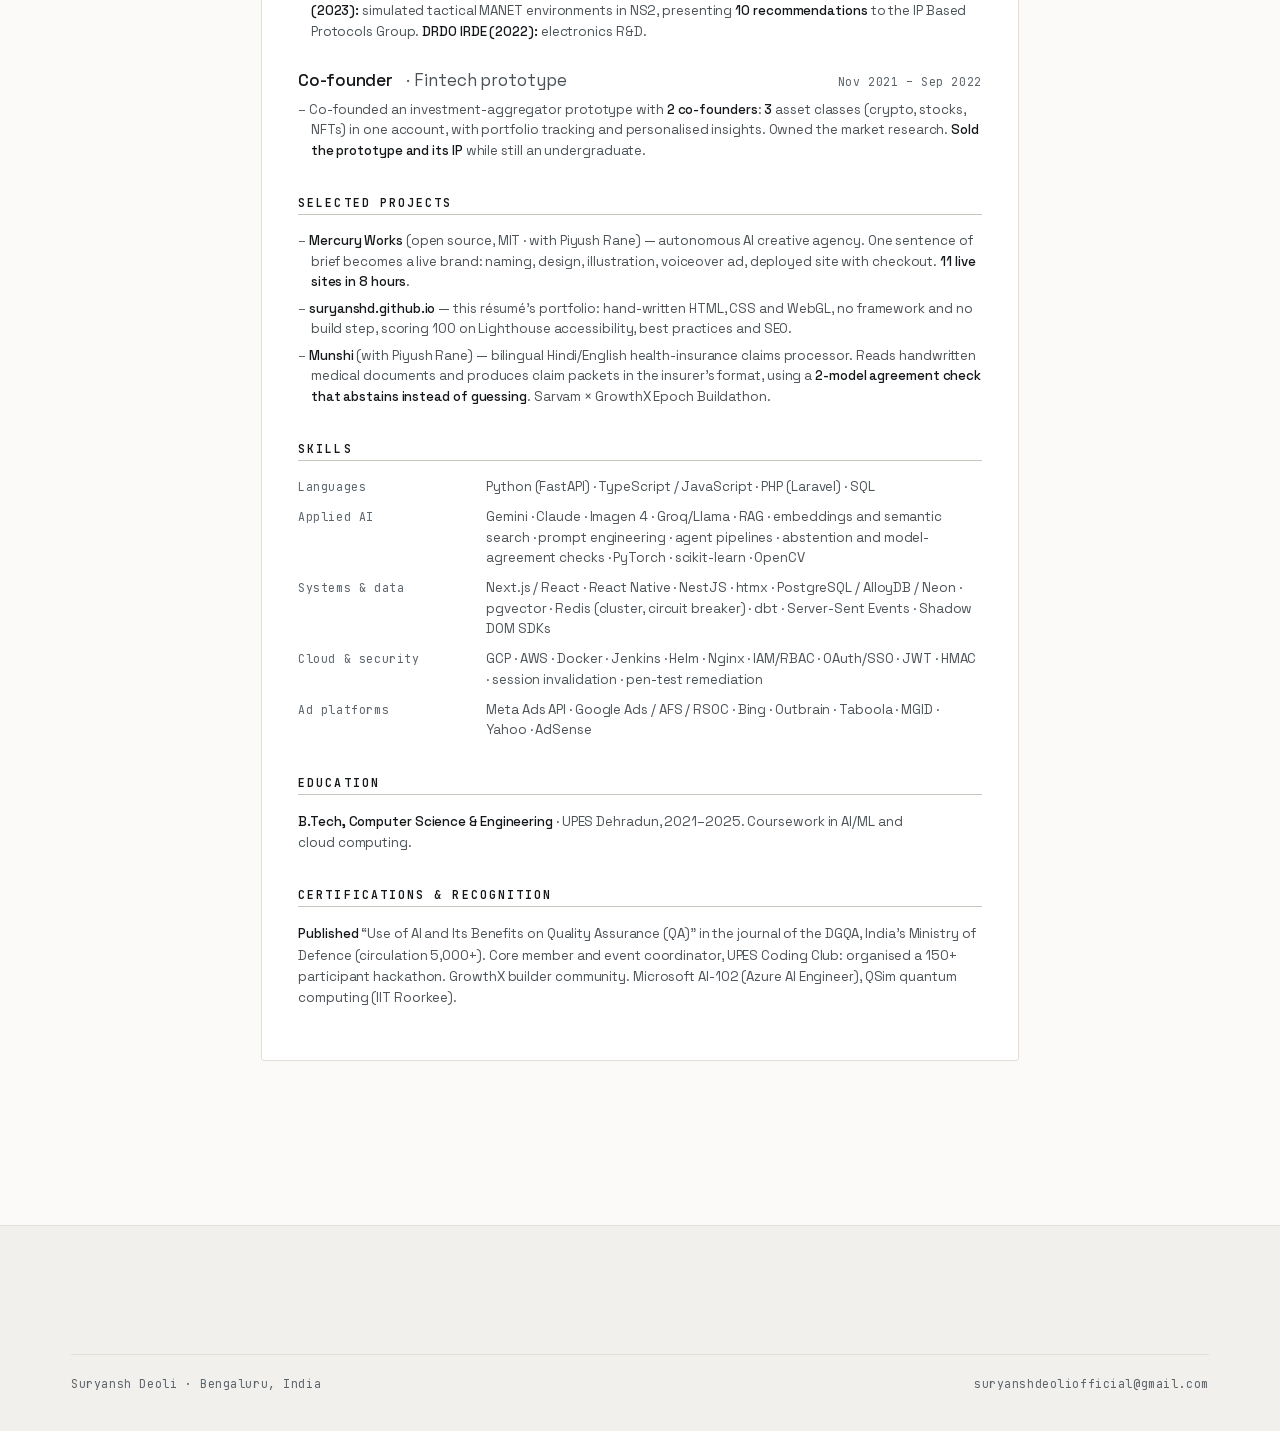
==== commit c869ecde: "Rewrite the résumé for ATS scoring and screener credibility Scored 74 on Resume Worded. Measured wha" ====
--- a/resume.html
+++ b/resume.html
@@ -76,11 +76,12 @@
 
       <h2 class="cv__sum-h">Summary</h2>
       <p class="cv__lede">
-        <strong>Founding engineer on two products at InMobi.</strong> I build AI systems that run inside
-        constraints I don&rsquo;t control: another platform&rsquo;s policy, a partner&rsquo;s own site, a
-        client&rsquo;s spreadsheet. One of three on a new AI monetization platform since its first commit,
-        where I own the monetization surface, plus the embeddable answer surface I started building on it.
-        Two tools shipped solo, end to end, and an LLM inside a live approval path.
+        <strong>One of three engineers on InMobi&rsquo;s new AI monetization platform, there since the
+        backend&rsquo;s first commit</strong>, owning identity and the monetization surface. Put an LLM inside a
+        live ad-approval path: it clears campaigns, humans rule on the rest, and a poller auto-pauses creatives
+        that drift after approval. Wrote the end-to-end proof of concept for an embeddable RAG answer surface,
+        now a second product in development. Builds inside constraints set by someone else: another
+        platform&rsquo;s policy, a partner&rsquo;s site, a client&rsquo;s spreadsheet.
       </p>
 
       <h2>Experience</h2>
@@ -91,26 +92,26 @@
           <span class="job__org">&middot; InMobi, Bengaluru</span>
           <span class="job__when">Jun 2025 &ndash; present</span>
         </div>
-        <p class="job__sub">Founding engineer on two products (one of three on the platform) since Mar 2026. Earlier: ad compliance and content automation.</p>
-        <ul>
-          <li><b>LLM systems in production.</b> Built the generation surface on Gemini and Claude with Imagen 4, behind a prompt engine with per-feed config. Also a concept-discovery service and semantic image search over embeddings.</li>
-          <li><b>Ad-compliance proxy (Python/FastAPI).</b> Validates campaigns against network policy before their traffic reaches Google: HMAC-signed requests, Redis-backed approval state, a creative-change poller that auto-pauses drift, a review API, and <b>an LLM auto-approval layer</b>.</li>
-          <li><b>Identity rebuilt from scratch (IAM v3).</b> Three-tier org hierarchy, dynamic roles and permission mapping, SSO and JWT, invite flows. Owned across the FastAPI backend and Next.js frontend.</li>
+        <p class="job__sub">One of three engineers on a new AI monetization platform since its backend&rsquo;s first commit (Mar 2026); founding engineer on a second product started on top of it. Earlier: ad compliance and content automation.</p>
+        <ul>
+          <li><b>LLM systems in production.</b> Shipped the content and keyword generation surface on Gemini and Claude with Imagen 4, behind a prompt engine with per-feed config, plus a concept-discovery service and semantic image search over embeddings.</li>
+          <li><b>Ad-compliance proxy (Python/FastAPI).</b> Validated campaigns against <b>6 ad networks&rsquo;</b> policies before traffic reached Google: HMAC-signed requests, Redis-backed approval state, a poller that auto-paused creative drift, a human review API, and <b>an LLM auto-approval layer</b>.</li>
+          <li><b>Rebuilt identity from scratch (IAM v3).</b> Three-tier org hierarchy, roles and permissions resolved per request, SSO and JWT, invite flows. Owned end to end across the FastAPI backend and Next.js frontend.</li>
           <li><b>Cut auth and dashboard latency ~8&times; on the Redis-degraded path</b> (2s to 0.25s per operation) with a circuit breaker, cluster client, L1 cache and N+1 elimination. Migrated image storage S3 &rarr; Google Cloud Storage with CDN cutover.</li>
-          <li><b>Embeddable AI answer surface &mdash; founding engineer, and I started the build.</b> One script tag puts a retrieval-augmented answer surface on a publisher&rsquo;s site: per-partner content manifest, closed Shadow DOM isolation, origin-allowlist auth, 8 configurable in-answer ad placements. Wrote the proof of concept end to end (SDK, backend, admin console); now a product in development.</li>
-          <li><b>Meta Ads bulk uploader</b>, built and deployed solo: a spreadsheet becomes up to <b>5,000 ads</b>, every entity created paused so nothing spends by accident. Python CLI + FastAPI/htmx, SSE, pytest suite.</li>
-          <li><b>Breadth and hardening.</b> Integrations across <b>8 ad networks and feeds</b> with per-partner config. Pen-test remediation, the backend&rsquo;s Docker/Jenkins container build, dbt revenue models.</li>
+          <li><b>Embeddable RAG answer surface, written end to end.</b> One script tag puts a retrieval-augmented answer surface on a publisher&rsquo;s site: per-partner manifest, closed Shadow DOM isolation, origin-allowlist auth, <b>8 in-answer ad placements</b>. SDK, backend, admin console; now a product.</li>
+          <li><b>Meta Ads bulk uploader</b>, built and deployed solo: a client spreadsheet becomes up to <b>5,000 ads</b>, every entity created paused so nothing spends by accident. CLI for engineers, web UI for the business team, one database.</li>
+          <li><b>Breadth and hardening.</b> Integrated <b>8 ad networks and feeds</b> with per-partner config. Partnered with business teams through production testing. Pen-test remediation, Docker/Jenkins container build, dbt revenue models.</li>
         </ul>
       </div>
 
       <div class="job">
         <div class="job__top">
           <span class="job__what">Product Analyst</span>
-          <span class="job__org">&middot; Glance, Bengaluru</span>
+          <span class="job__org">&middot; Glance (consumer content platform, InMobi group), Bengaluru</span>
           <span class="job__when">Jun &ndash; Aug 2024</span>
         </div>
         <ul>
-          <li>Built and maintained <b>4 Superset dashboards carrying 50+ charts</b> across the USA and Singapore clusters, including a product-alert dashboard surfacing daily engagement deviations by OEM and region. Regional deep dives across 30+ metrics, reported fortnightly.</li>
+          <li>Delivered <b>4 Superset dashboards carrying 50+ charts</b> across the USA and Singapore clusters, including a product-alert dashboard tracking engagement deviations by OEM and region. Reported deep dives across <b>30+ metrics</b> to product managers fortnightly.</li>
         </ul>
       </div>
 
@@ -121,29 +122,18 @@
           <span class="job__when">Jun &ndash; Jul 2024</span>
         </div>
         <ul>
-          <li>Led a plant-disease detection and prediction project to <b>92% accuracy</b>, refining the model with agricultural experts. NLP research alongside it.</li>
-        </ul>
-      </div>
-
-      <div class="job">
-        <div class="job__top">
-          <span class="job__what">Summer Research Intern</span>
-          <span class="job__org">&middot; IIT Delhi</span>
-          <span class="job__when">2023</span>
-        </div>
-        <ul>
-          <li>&ldquo;Fault Detection and Diagnosis in PEMFC using AI&rdquo;, under Dr. Anil Verma. AI methods applied to fault detection in operating proton-exchange-membrane fuel cells.</li>
-        </ul>
-      </div>
-
-      <div class="job">
-        <div class="job__top">
-          <span class="job__what">Summer Trainee, twice</span>
-          <span class="job__org">&middot; DRDO, Ministry of Defence</span>
+          <li>Led a plant-disease detection project to <b>92% accuracy</b>, directing a team of <b>3 interns</b> and refining the model with agricultural experts. NLP research alongside it.</li>
+        </ul>
+      </div>
+
+      <div class="job">
+        <div class="job__top">
+          <span class="job__what">Research internships</span>
+          <span class="job__org">&middot; IIT Delhi &middot; DRDO, Ministry of Defence</span>
           <span class="job__when">2022, 2023</span>
         </div>
         <ul>
-          <li><b>DEAL, Dehradun (2023):</b> &ldquo;MAC Protocols in Tactical MANET&rdquo;, IP Based Protocols Group. Built simulated network environments in NS2, compared MAC protocols under varying conditions, delivered a technical report with <b>10 recommendations</b>. <b>IRDE (2022):</b> electronic circuit design and logic gates.</li>
+          <li><b>IIT Delhi (2023):</b> diagnosed faults in operating PEM fuel cells using AI, under Dr. Anil Verma. <b>DRDO DEAL (2023):</b> simulated tactical MANET environments in NS2, presenting <b>10 recommendations</b> to the IP Based Protocols Group. <b>DRDO IRDE (2022):</b> electronics R&amp;D.</li>
         </ul>
       </div>
 
@@ -154,22 +144,23 @@
           <span class="job__when">Nov 2021 &ndash; Sep 2022</span>
         </div>
         <ul>
-          <li>With <b>two co-founders</b>, built an investment-aggregator prototype: crypto, stocks and NFTs in one account, with portfolio tracking and personalised insights. I owned the market research. <b>Sold the prototype and its IP</b> while still an undergraduate.</li>
+          <li>Co-founded an investment-aggregator prototype with <b>2 co-founders</b>: <b>3</b> asset classes (crypto, stocks, NFTs) in one account, with portfolio tracking and personalised insights. Owned the market research. <b>Sold the prototype and its IP</b> while still an undergraduate.</li>
         </ul>
       </div>
 
       <h2>Selected projects</h2>
       <div class="job">
         <ul>
-          <li><b>Mercury Works</b> (open source, MIT &middot; with Piyush Rane) &mdash; an autonomous AI creative agency: one sentence of brand brief becomes a live brand, from research and naming through design, illustration, a voiceover radio ad and a deployed site with checkout, with zero human edits. <b>Shipped 11 real live brand sites in an 8-hour buildathon</b> (GrowthX Hermes).</li>
-          <li><b>Munshi</b> (with Piyush Rane) &mdash; a bilingual Hindi/English health-insurance claims processor: reads handwritten medical documents and generates submittable claim packets, using a <b>two-model agreement check that abstains instead of guessing</b>. Sarvam &times; GrowthX Epoch Buildathon.</li>
+          <li><b>Mercury Works</b> (open source, MIT &middot; with Piyush Rane) &mdash; autonomous AI creative agency. One sentence of brief becomes a live brand: naming, design, illustration, voiceover ad, deployed site with checkout. <b>11 live sites in 8 hours</b>.</li>
+          <li><b>suryanshd.github.io</b> &mdash; this r&eacute;sum&eacute;&rsquo;s portfolio: hand-written HTML, CSS and WebGL, no framework and no build step, scoring 100 on Lighthouse accessibility, best practices and SEO.</li>
+          <li><b>Munshi</b> (with Piyush Rane) &mdash; bilingual Hindi/English health-insurance claims processor. Reads handwritten medical documents and produces claim packets in the insurer&rsquo;s format, using a <b>2-model agreement check that abstains instead of guessing</b>. Sarvam &times; GrowthX Epoch Buildathon.</li>
         </ul>
       </div>
 
       <h2>Skills</h2>
       <div class="cv__rows">
         <p class="cv__row"><span class="k">Languages&nbsp;</span><span>Python (FastAPI) &middot; TypeScript / JavaScript &middot; PHP (Laravel) &middot; SQL</span></p>
-        <p class="cv__row"><span class="k">Applied AI&nbsp;</span><span>Gemini &middot; Claude &middot; Imagen 4 &middot; Groq/Llama &middot; RAG &middot; embeddings and semantic search &middot; prompt engineering &middot; agent pipelines &middot; evals and abstention &middot; PyTorch &middot; scikit-learn &middot; OpenCV</span></p>
+        <p class="cv__row"><span class="k">Applied AI&nbsp;</span><span>Gemini &middot; Claude &middot; Imagen 4 &middot; Groq/Llama &middot; RAG &middot; embeddings and semantic search &middot; prompt engineering &middot; agent pipelines &middot; abstention and model-agreement checks &middot; PyTorch &middot; scikit-learn &middot; OpenCV</span></p>
         <p class="cv__row"><span class="k">Systems &amp; data&nbsp;</span><span>Next.js / React &middot; React Native &middot; NestJS &middot; htmx &middot; PostgreSQL / AlloyDB / Neon &middot; pgvector &middot; Redis (cluster, circuit breaker) &middot; dbt &middot; Server-Sent Events &middot; Shadow DOM SDKs</span></p>
         <p class="cv__row"><span class="k">Cloud &amp; security&nbsp;</span><span>GCP &middot; AWS &middot; Docker &middot; Jenkins &middot; Helm &middot; Nginx &middot; IAM/RBAC &middot; OAuth/SSO &middot; JWT &middot; HMAC &middot; session invalidation &middot; pen-test remediation</span></p>
         <p class="cv__row"><span class="k">Ad platforms&nbsp;</span><span>Meta Ads API &middot; Google Ads / AFS / RSOC &middot; Bing &middot; Outbrain &middot; Taboola &middot; MGID &middot; Yahoo &middot; AdSense</span></p>
@@ -182,7 +173,7 @@
 
       <h2>Certifications &amp; recognition</h2>
       <div class="cv__compact">
-        <p><b>Published</b> &ldquo;Use of AI and Its Benefits on Quality Assurance (QA)&rdquo; in the journal of the DGQA, India&rsquo;s Ministry of Defence (circulation 5,000+). Core member and event coordinator, UPES Coding Club: organised a 150+ participant hackathon. GrowthX builder community. Microsoft AI-102, AWS Academy Graduate, QSim (IIT Roorkee).</p>
+        <p><b>Published</b> &ldquo;Use of AI and Its Benefits on Quality Assurance (QA)&rdquo; in the journal of the DGQA, India&rsquo;s Ministry of Defence (circulation 5,000+). Core member and event coordinator, UPES Coding Club: organised a 150+ participant hackathon. GrowthX builder community. Microsoft AI-102 (Azure AI Engineer), QSim quantum computing (IIT Roorkee).</p>
       </div>
     </article>
   </div>
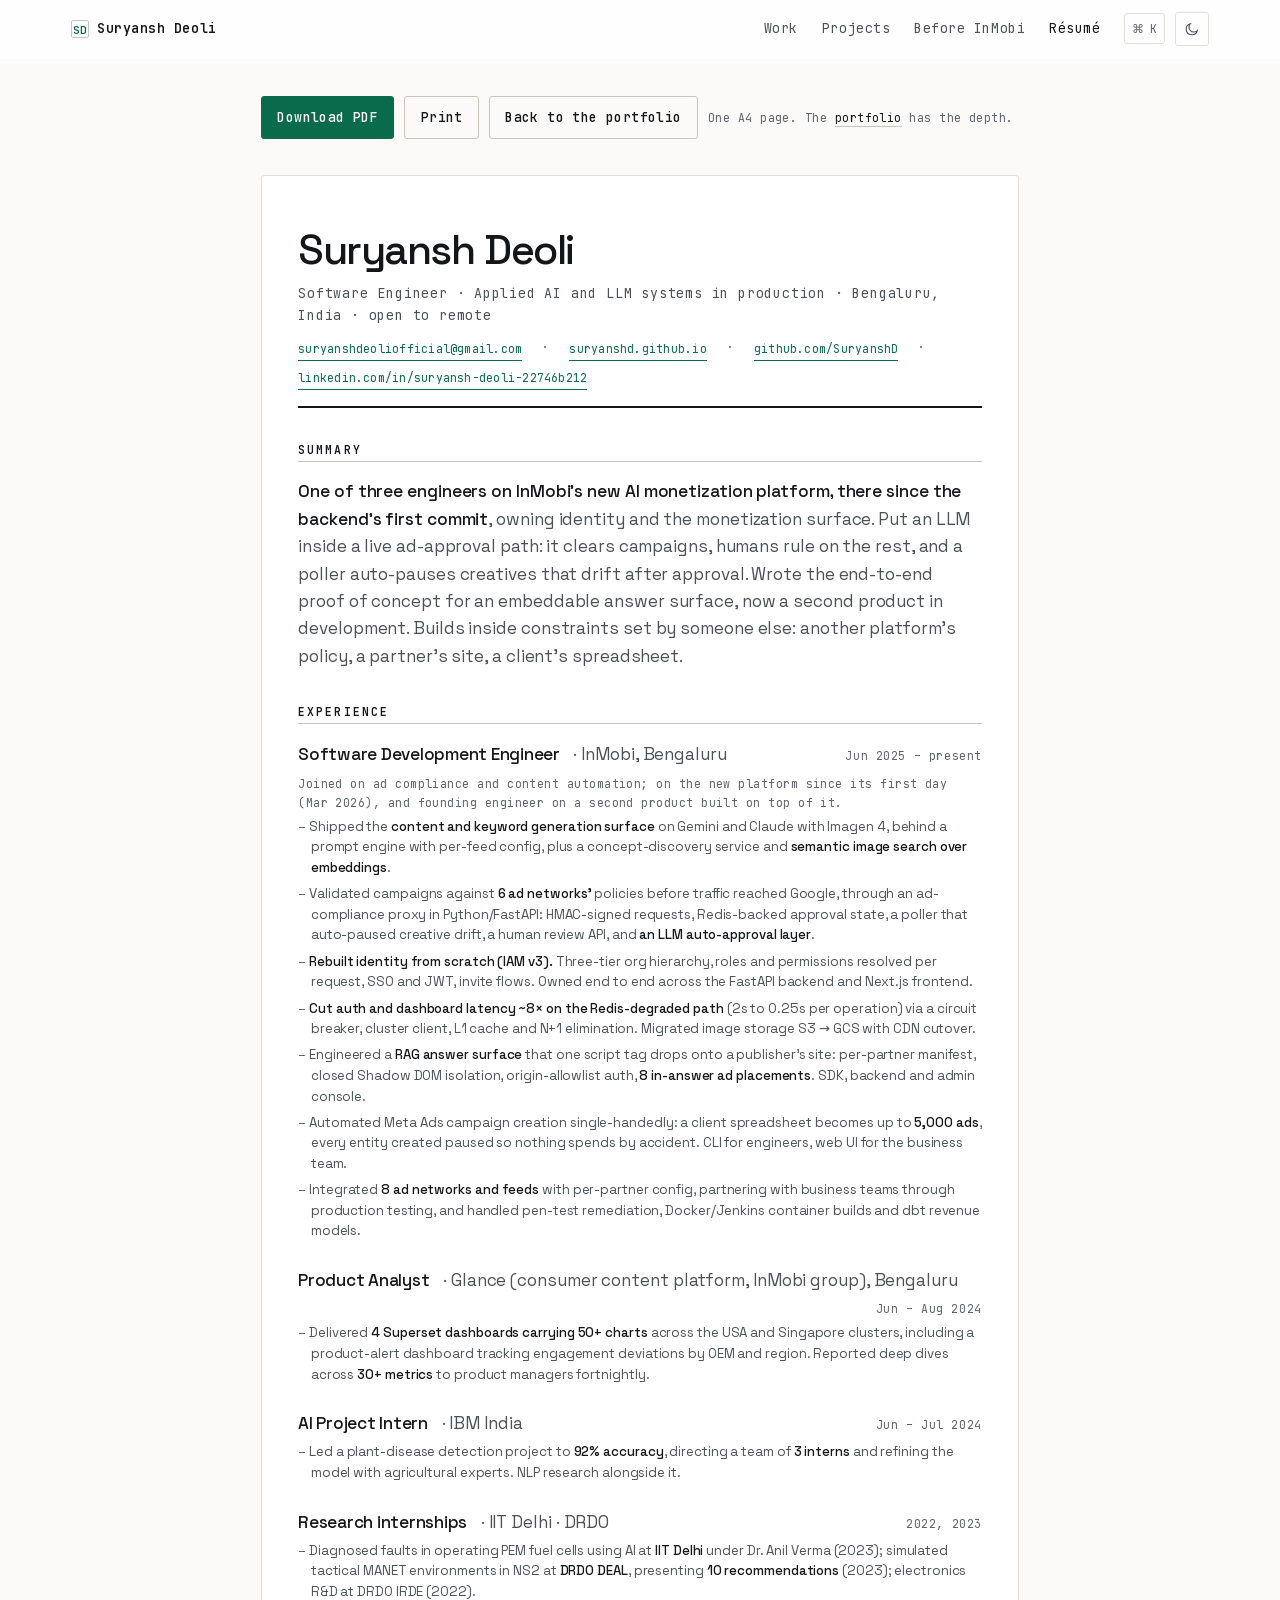
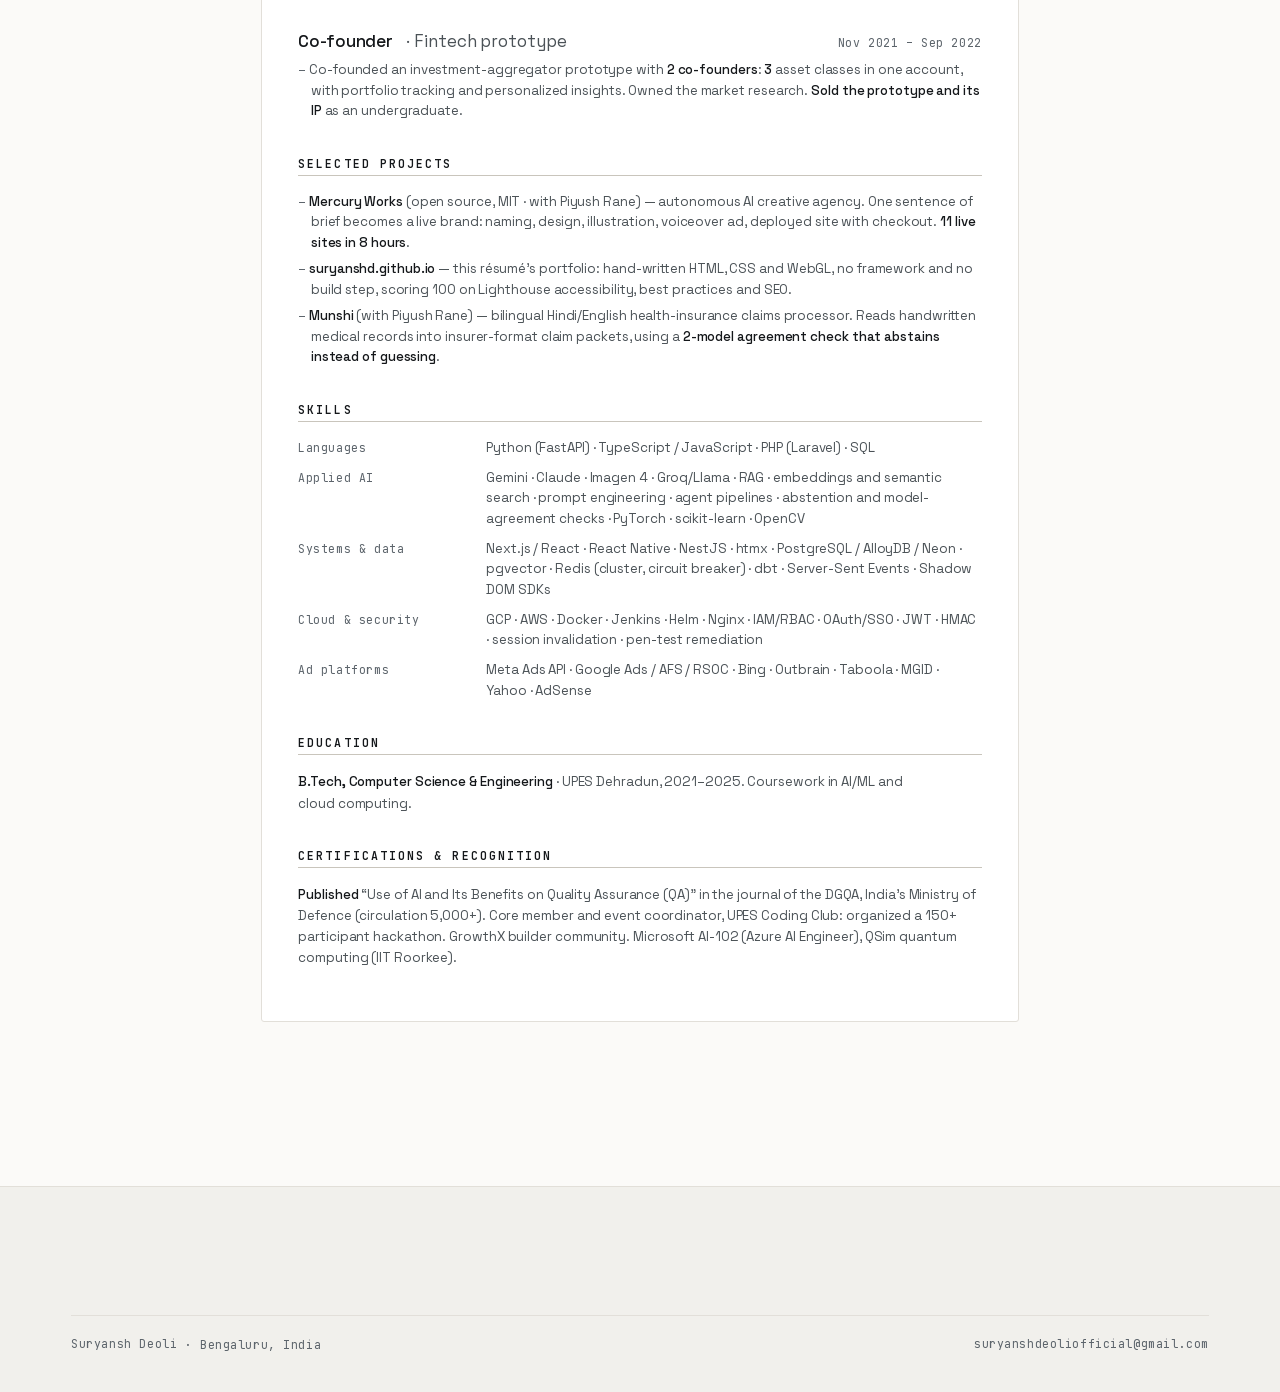
==== commit 0e690dfb: "Fix the four ATS deductions the résumé still carried Resume Worded held at 78. Four things were cost" ====
--- a/resume.html
+++ b/resume.html
@@ -79,7 +79,7 @@
         <strong>One of three engineers on InMobi&rsquo;s new AI monetization platform, there since the
         backend&rsquo;s first commit</strong>, owning identity and the monetization surface. Put an LLM inside a
         live ad-approval path: it clears campaigns, humans rule on the rest, and a poller auto-pauses creatives
-        that drift after approval. Wrote the end-to-end proof of concept for an embeddable RAG answer surface,
+        that drift after approval. Wrote the end-to-end proof of concept for an embeddable answer surface,
         now a second product in development. Builds inside constraints set by someone else: another
         platform&rsquo;s policy, a partner&rsquo;s site, a client&rsquo;s spreadsheet.
       </p>
@@ -92,15 +92,15 @@
           <span class="job__org">&middot; InMobi, Bengaluru</span>
           <span class="job__when">Jun 2025 &ndash; present</span>
         </div>
-        <p class="job__sub">One of three engineers on a new AI monetization platform since its backend&rsquo;s first commit (Mar 2026); founding engineer on a second product started on top of it. Earlier: ad compliance and content automation.</p>
-        <ul>
-          <li><b>LLM systems in production.</b> Shipped the content and keyword generation surface on Gemini and Claude with Imagen 4, behind a prompt engine with per-feed config, plus a concept-discovery service and semantic image search over embeddings.</li>
-          <li><b>Ad-compliance proxy (Python/FastAPI).</b> Validated campaigns against <b>6 ad networks&rsquo;</b> policies before traffic reached Google: HMAC-signed requests, Redis-backed approval state, a poller that auto-paused creative drift, a human review API, and <b>an LLM auto-approval layer</b>.</li>
+        <p class="job__sub">Joined on ad compliance and content automation; on the new platform since its first day (Mar 2026), and founding engineer on a second product built on top of it.</p>
+        <ul>
+          <li>Shipped the <b>content and keyword generation surface</b> on Gemini and Claude with Imagen 4, behind a prompt engine with per-feed config, plus a concept-discovery service and <b>semantic image search over embeddings</b>.</li>
+          <li>Validated campaigns against <b>6 ad networks&rsquo;</b> policies before traffic reached Google, through an ad-compliance proxy in Python/FastAPI: HMAC-signed requests, Redis-backed approval state, a poller that auto-paused creative drift, a human review API, and <b>an LLM auto-approval layer</b>.</li>
           <li><b>Rebuilt identity from scratch (IAM v3).</b> Three-tier org hierarchy, roles and permissions resolved per request, SSO and JWT, invite flows. Owned end to end across the FastAPI backend and Next.js frontend.</li>
-          <li><b>Cut auth and dashboard latency ~8&times; on the Redis-degraded path</b> (2s to 0.25s per operation) with a circuit breaker, cluster client, L1 cache and N+1 elimination. Migrated image storage S3 &rarr; Google Cloud Storage with CDN cutover.</li>
-          <li><b>Embeddable RAG answer surface, written end to end.</b> One script tag puts a retrieval-augmented answer surface on a publisher&rsquo;s site: per-partner manifest, closed Shadow DOM isolation, origin-allowlist auth, <b>8 in-answer ad placements</b>. SDK, backend, admin console; now a product.</li>
-          <li><b>Meta Ads bulk uploader</b>, built and deployed solo: a client spreadsheet becomes up to <b>5,000 ads</b>, every entity created paused so nothing spends by accident. CLI for engineers, web UI for the business team, one database.</li>
-          <li><b>Breadth and hardening.</b> Integrated <b>8 ad networks and feeds</b> with per-partner config. Partnered with business teams through production testing. Pen-test remediation, Docker/Jenkins container build, dbt revenue models.</li>
+          <li><b>Cut auth and dashboard latency ~8&times; on the Redis-degraded path</b> (2s to 0.25s per operation) via a circuit breaker, cluster client, L1 cache and N+1 elimination. Migrated image storage S3 &rarr; GCS with CDN cutover.</li>
+          <li>Engineered a <b>RAG answer surface</b> that one script tag drops onto a publisher&rsquo;s site: per-partner manifest, closed Shadow DOM isolation, origin-allowlist auth, <b>8 in-answer ad placements</b>. SDK, backend and admin console.</li>
+          <li>Automated Meta Ads campaign creation single-handedly: a client spreadsheet becomes up to <b>5,000 ads</b>, every entity created paused so nothing spends by accident. CLI for engineers, web UI for the business team.</li>
+          <li>Integrated <b>8 ad networks and feeds</b> with per-partner config, partnering with business teams through production testing, and handled pen-test remediation, Docker/Jenkins container builds and dbt revenue models.</li>
         </ul>
       </div>
 
@@ -129,11 +129,11 @@
       <div class="job">
         <div class="job__top">
           <span class="job__what">Research internships</span>
-          <span class="job__org">&middot; IIT Delhi &middot; DRDO, Ministry of Defence</span>
+          <span class="job__org">&middot; IIT Delhi &middot; DRDO</span>
           <span class="job__when">2022, 2023</span>
         </div>
         <ul>
-          <li><b>IIT Delhi (2023):</b> diagnosed faults in operating PEM fuel cells using AI, under Dr. Anil Verma. <b>DRDO DEAL (2023):</b> simulated tactical MANET environments in NS2, presenting <b>10 recommendations</b> to the IP Based Protocols Group. <b>DRDO IRDE (2022):</b> electronics R&amp;D.</li>
+          <li>Diagnosed faults in operating PEM fuel cells using AI at <b>IIT Delhi</b> under Dr. Anil Verma (2023); simulated tactical MANET environments in NS2 at <b>DRDO DEAL</b>, presenting <b>10 recommendations</b> (2023); electronics R&amp;D at DRDO IRDE (2022).</li>
         </ul>
       </div>
 
@@ -144,7 +144,7 @@
           <span class="job__when">Nov 2021 &ndash; Sep 2022</span>
         </div>
         <ul>
-          <li>Co-founded an investment-aggregator prototype with <b>2 co-founders</b>: <b>3</b> asset classes (crypto, stocks, NFTs) in one account, with portfolio tracking and personalised insights. Owned the market research. <b>Sold the prototype and its IP</b> while still an undergraduate.</li>
+          <li>Co-founded an investment-aggregator prototype with <b>2 co-founders</b>: <b>3</b> asset classes in one account, with portfolio tracking and personalized insights. Owned the market research. <b>Sold the prototype and its IP</b> as an undergraduate.</li>
         </ul>
       </div>
 
@@ -153,7 +153,7 @@
         <ul>
           <li><b>Mercury Works</b> (open source, MIT &middot; with Piyush Rane) &mdash; autonomous AI creative agency. One sentence of brief becomes a live brand: naming, design, illustration, voiceover ad, deployed site with checkout. <b>11 live sites in 8 hours</b>.</li>
           <li><b>suryanshd.github.io</b> &mdash; this r&eacute;sum&eacute;&rsquo;s portfolio: hand-written HTML, CSS and WebGL, no framework and no build step, scoring 100 on Lighthouse accessibility, best practices and SEO.</li>
-          <li><b>Munshi</b> (with Piyush Rane) &mdash; bilingual Hindi/English health-insurance claims processor. Reads handwritten medical documents and produces claim packets in the insurer&rsquo;s format, using a <b>2-model agreement check that abstains instead of guessing</b>. Sarvam &times; GrowthX Epoch Buildathon.</li>
+          <li><b>Munshi</b> (with Piyush Rane) &mdash; bilingual Hindi/English health-insurance claims processor. Reads handwritten medical records into insurer-format claim packets, using a <b>2-model agreement check that abstains instead of guessing</b>.</li>
         </ul>
       </div>
 
@@ -173,7 +173,7 @@
 
       <h2>Certifications &amp; recognition</h2>
       <div class="cv__compact">
-        <p><b>Published</b> &ldquo;Use of AI and Its Benefits on Quality Assurance (QA)&rdquo; in the journal of the DGQA, India&rsquo;s Ministry of Defence (circulation 5,000+). Core member and event coordinator, UPES Coding Club: organised a 150+ participant hackathon. GrowthX builder community. Microsoft AI-102 (Azure AI Engineer), QSim quantum computing (IIT Roorkee).</p>
+        <p><b>Published</b> &ldquo;Use of AI and Its Benefits on Quality Assurance (QA)&rdquo; in the journal of the DGQA, India&rsquo;s Ministry of Defence (circulation 5,000+). Core member and event coordinator, UPES Coding Club: organized a 150+ participant hackathon. GrowthX builder community. Microsoft AI-102 (Azure AI Engineer), QSim quantum computing (IIT Roorkee).</p>
       </div>
     </article>
   </div>
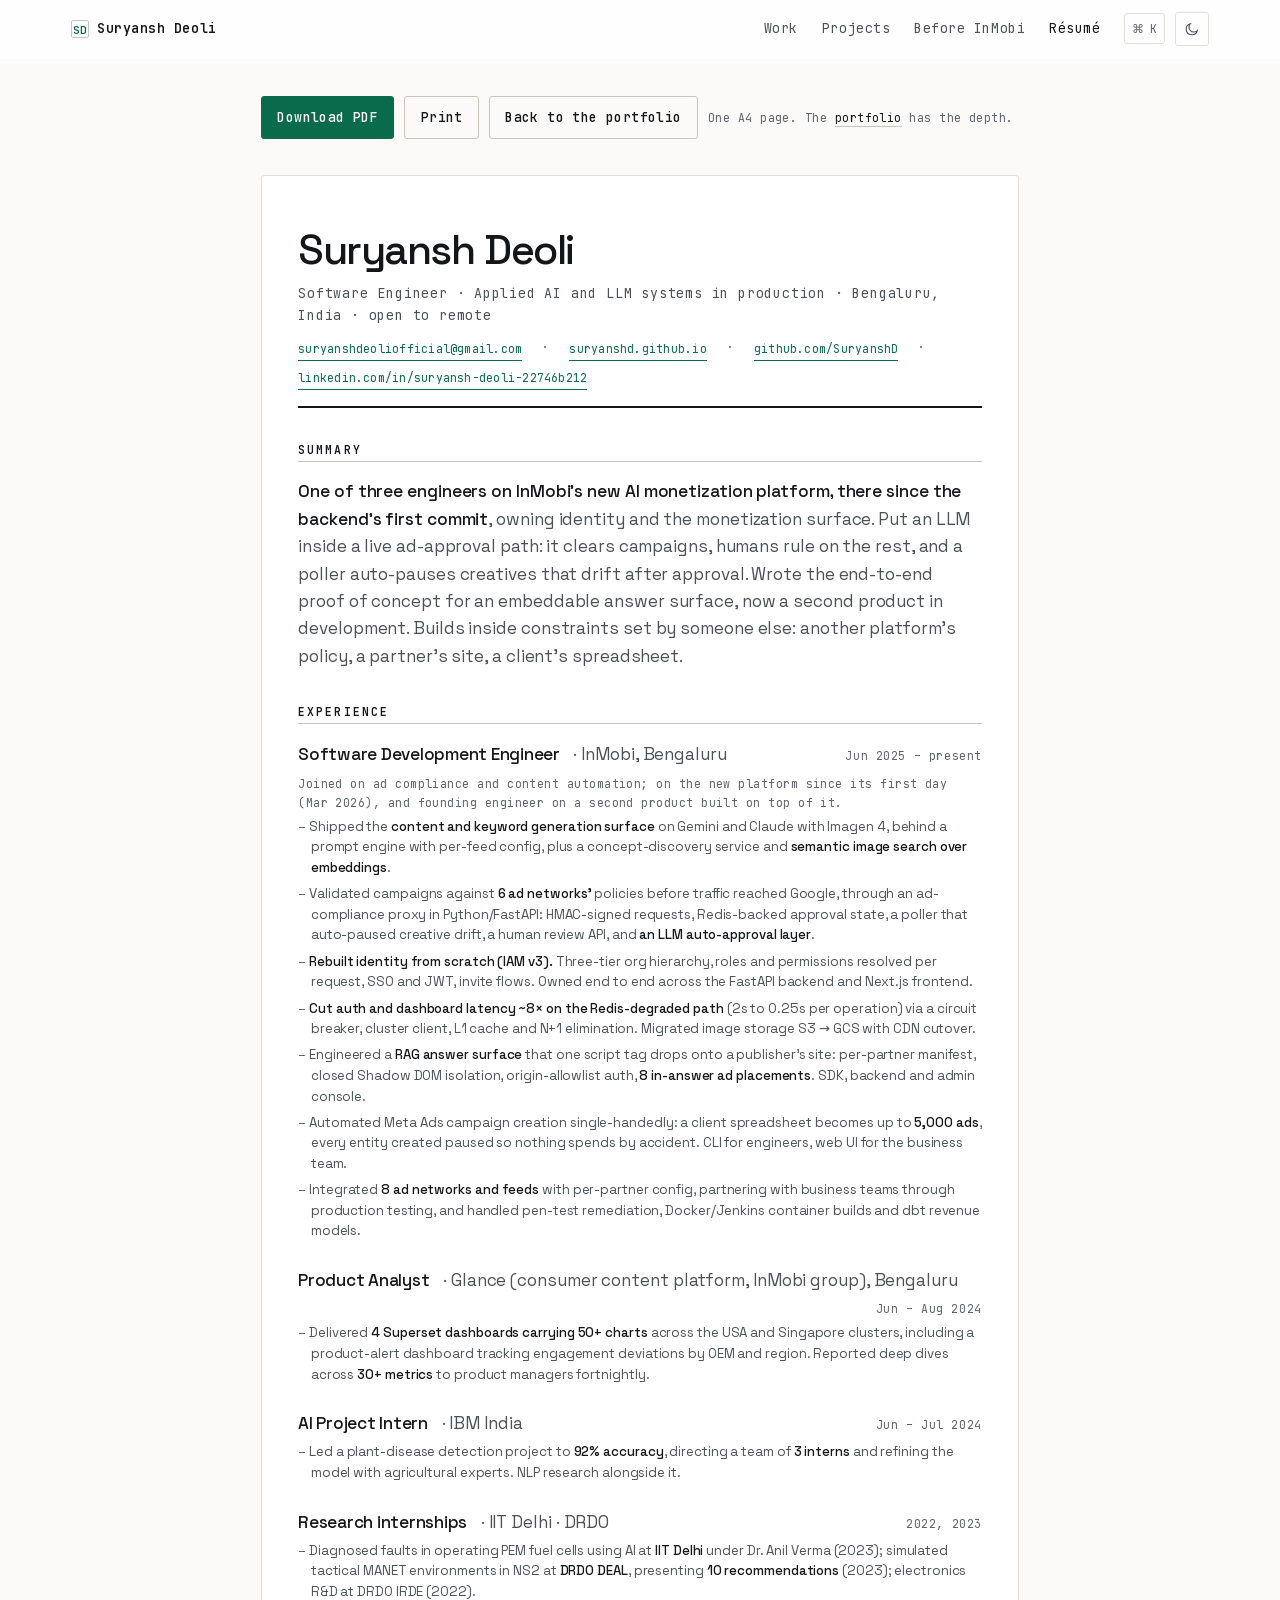
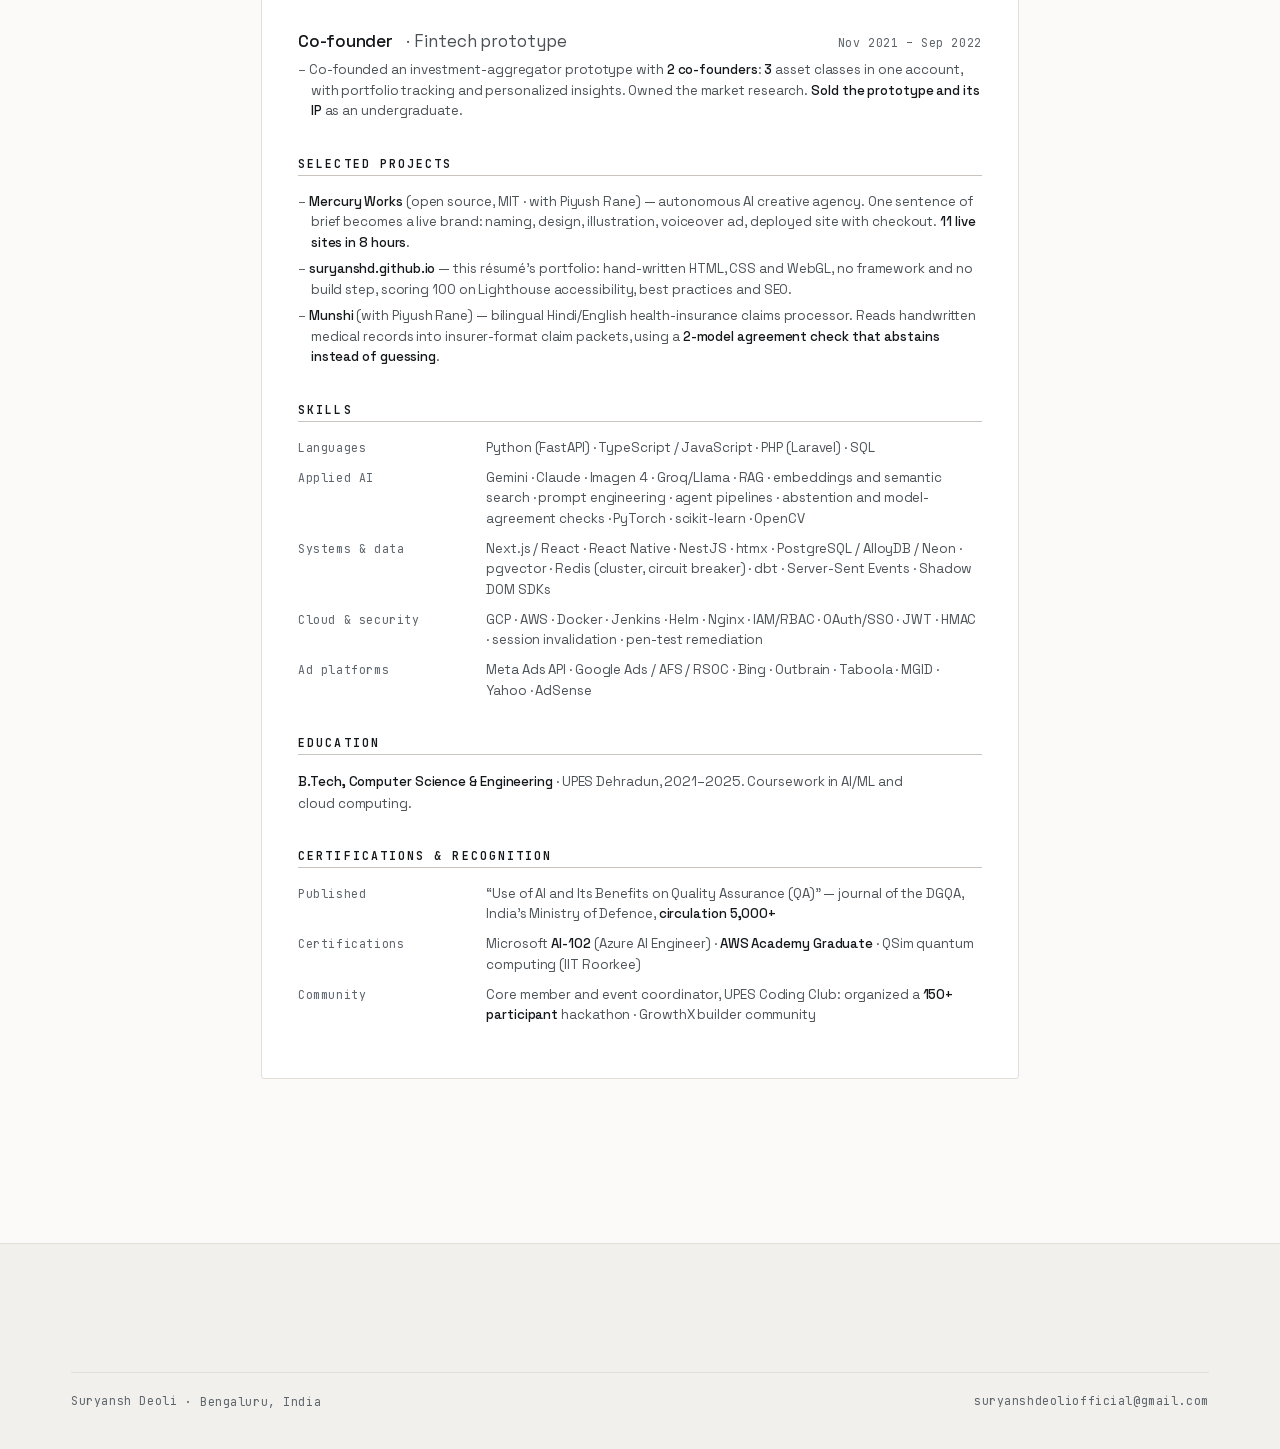
==== commit 94397d13: "Add the AWS credential and use the blank inch at the foot of the page Measured the rendered sheet ra" ====
--- a/resume.html
+++ b/resume.html
@@ -172,9 +172,11 @@
       </div>
 
       <h2>Certifications &amp; recognition</h2>
-      <div class="cv__compact">
-        <p><b>Published</b> &ldquo;Use of AI and Its Benefits on Quality Assurance (QA)&rdquo; in the journal of the DGQA, India&rsquo;s Ministry of Defence (circulation 5,000+). Core member and event coordinator, UPES Coding Club: organized a 150+ participant hackathon. GrowthX builder community. Microsoft AI-102 (Azure AI Engineer), QSim quantum computing (IIT Roorkee).</p>
-      </div>
+        <div class="cv__rows">
+          <div class="cv__row"><span class="k">Published</span><span>&ldquo;Use of AI and Its Benefits on Quality Assurance (QA)&rdquo; &mdash; journal of the DGQA, India&rsquo;s Ministry of Defence, <b>circulation 5,000+</b></span></div>
+          <div class="cv__row"><span class="k">Certifications</span><span>Microsoft <b>AI-102</b> (Azure AI Engineer) &middot; <b>AWS Academy Graduate</b> &middot; QSim quantum computing (IIT Roorkee)</span></div>
+          <div class="cv__row"><span class="k">Community</span><span>Core member and event coordinator, UPES Coding Club: organized a <b>150+ participant</b> hackathon &middot; GrowthX builder community</span></div>
+        </div>
     </article>
   </div>
 </main>
--- a/assets/css/print.css
+++ b/assets/css/print.css
@@ -179,8 +179,10 @@
     border-radius: 0 !important;
     /* Scales the whole sheet down a hair so it lands on exactly one page.
        Cheaper than deleting another two lines of real content, and it keeps
-       every proportion in the document intact. */
-    zoom: 0.955;
+       every proportion in the document intact. Tuned by measuring ink coverage
+       on the rendered page: 0.97 fills 95.6% of the sheet and still paginates
+       to one page; 0.985 tips the certifications block onto a second page. */
+    zoom: 0.97;
   }
 
   .cv__head { border-bottom: 1pt solid #000 !important; padding-bottom: 3pt; gap: 1pt; }
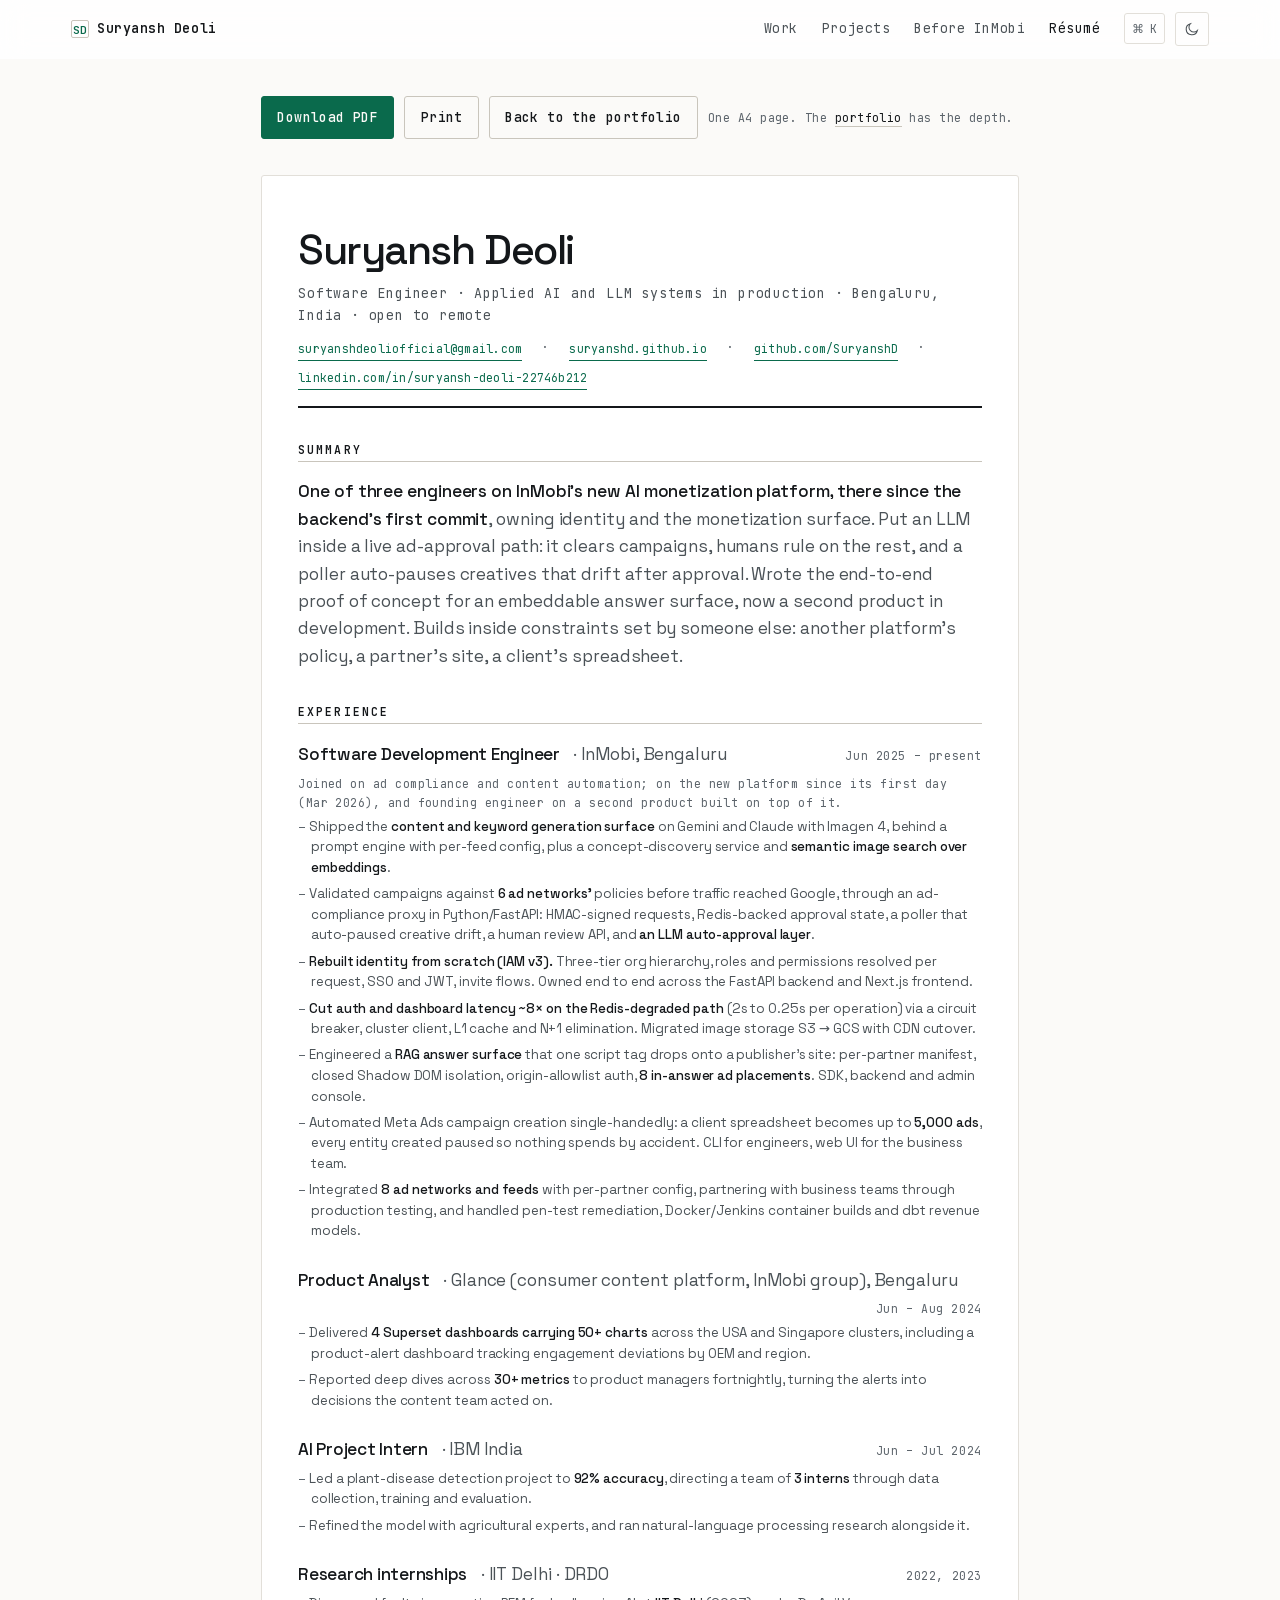
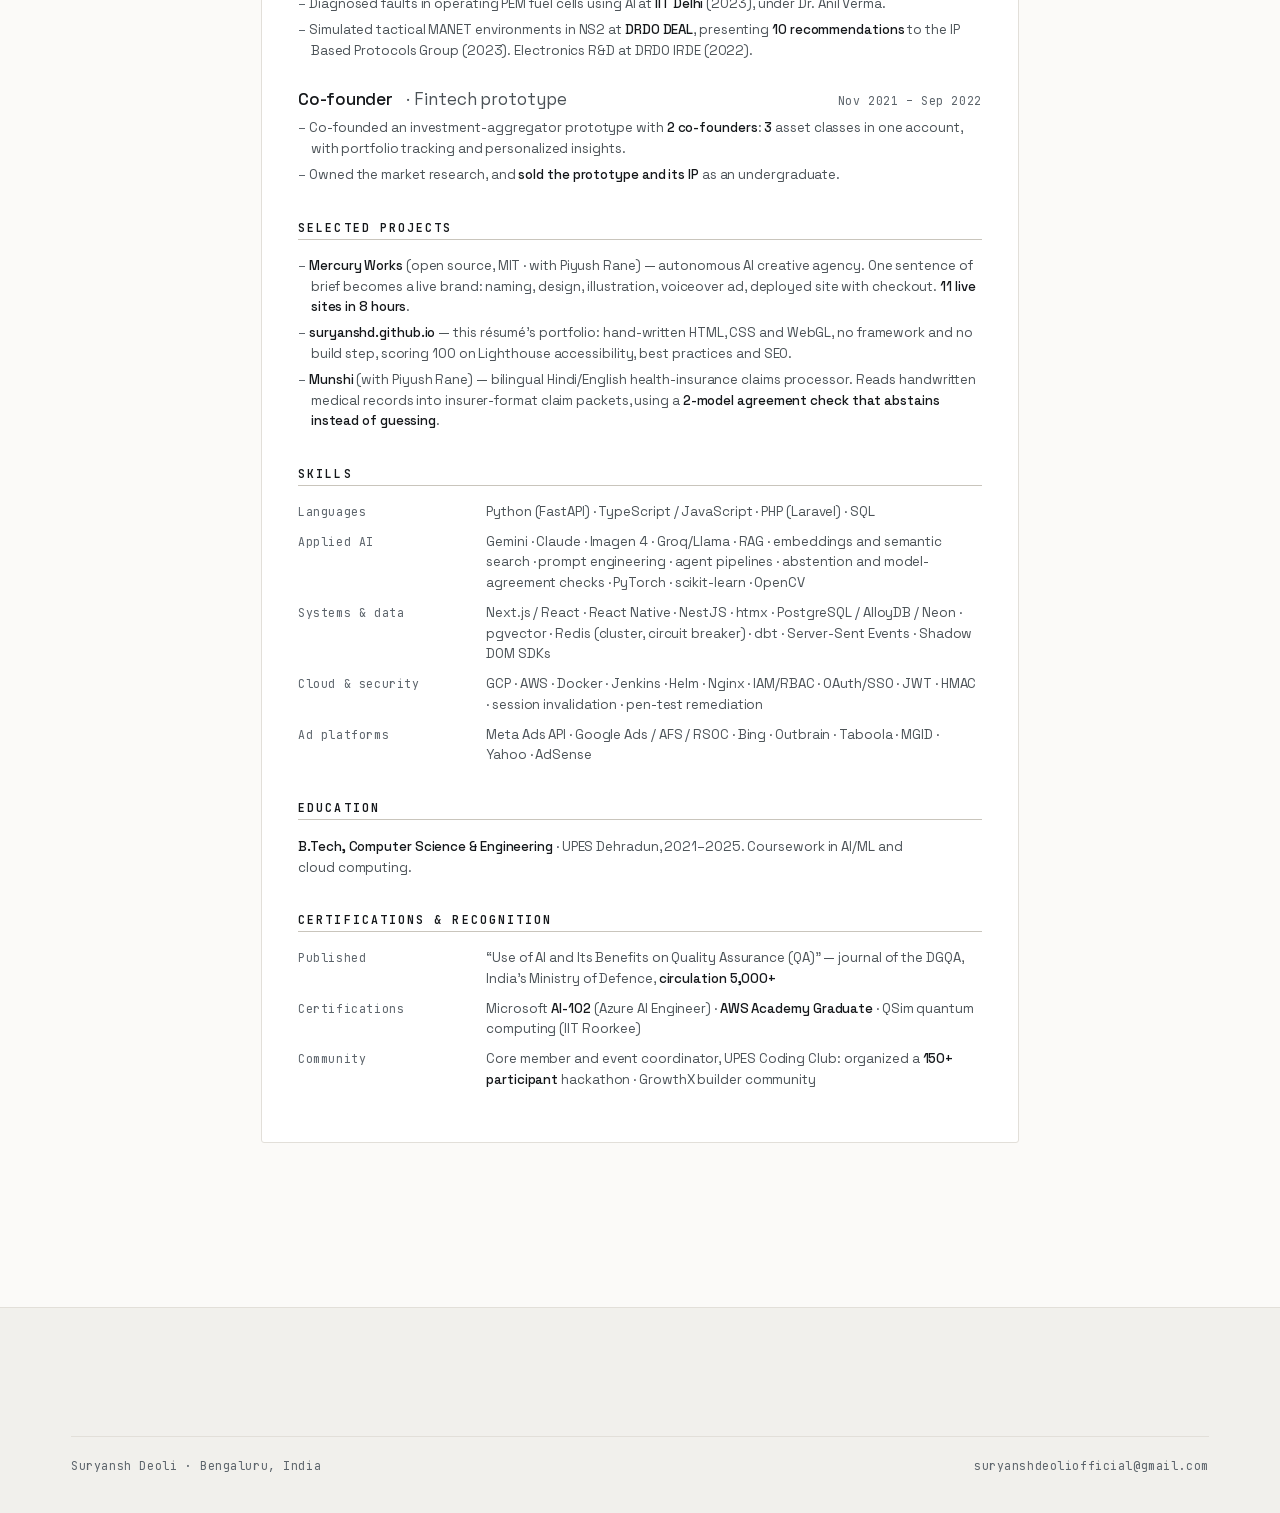
==== commit 3f376b63: "Give every role more than one bullet Audited against the checks Resume Worded publishes rather than " ====
--- a/resume.html
+++ b/resume.html
@@ -111,7 +111,8 @@
           <span class="job__when">Jun &ndash; Aug 2024</span>
         </div>
         <ul>
-          <li>Delivered <b>4 Superset dashboards carrying 50+ charts</b> across the USA and Singapore clusters, including a product-alert dashboard tracking engagement deviations by OEM and region. Reported deep dives across <b>30+ metrics</b> to product managers fortnightly.</li>
+          <li>Delivered <b>4 Superset dashboards carrying 50+ charts</b> across the USA and Singapore clusters, including a product-alert dashboard tracking engagement deviations by OEM and region.</li>
+          <li>Reported deep dives across <b>30+ metrics</b> to product managers fortnightly, turning the alerts into decisions the content team acted on.</li>
         </ul>
       </div>
 
@@ -122,7 +123,8 @@
           <span class="job__when">Jun &ndash; Jul 2024</span>
         </div>
         <ul>
-          <li>Led a plant-disease detection project to <b>92% accuracy</b>, directing a team of <b>3 interns</b> and refining the model with agricultural experts. NLP research alongside it.</li>
+          <li>Led a plant-disease detection project to <b>92% accuracy</b>, directing a team of <b>3 interns</b> through data collection, training and evaluation.</li>
+          <li>Refined the model with agricultural experts, and ran natural-language processing research alongside it.</li>
         </ul>
       </div>
 
@@ -133,7 +135,8 @@
           <span class="job__when">2022, 2023</span>
         </div>
         <ul>
-          <li>Diagnosed faults in operating PEM fuel cells using AI at <b>IIT Delhi</b> under Dr. Anil Verma (2023); simulated tactical MANET environments in NS2 at <b>DRDO DEAL</b>, presenting <b>10 recommendations</b> (2023); electronics R&amp;D at DRDO IRDE (2022).</li>
+          <li>Diagnosed faults in operating PEM fuel cells using AI at <b>IIT Delhi</b> (2023), under Dr. Anil Verma.</li>
+          <li>Simulated tactical MANET environments in NS2 at <b>DRDO DEAL</b>, presenting <b>10 recommendations</b> to the IP Based Protocols Group (2023). Electronics R&amp;D at DRDO IRDE (2022).</li>
         </ul>
       </div>
 
@@ -144,7 +147,8 @@
           <span class="job__when">Nov 2021 &ndash; Sep 2022</span>
         </div>
         <ul>
-          <li>Co-founded an investment-aggregator prototype with <b>2 co-founders</b>: <b>3</b> asset classes in one account, with portfolio tracking and personalized insights. Owned the market research. <b>Sold the prototype and its IP</b> as an undergraduate.</li>
+          <li>Co-founded an investment-aggregator prototype with <b>2 co-founders</b>: <b>3</b> asset classes in one account, with portfolio tracking and personalized insights.</li>
+          <li>Owned the market research, and <b>sold the prototype and its IP</b> as an undergraduate.</li>
         </ul>
       </div>
 
--- a/assets/css/print.css
+++ b/assets/css/print.css
@@ -180,9 +180,9 @@
     /* Scales the whole sheet down a hair so it lands on exactly one page.
        Cheaper than deleting another two lines of real content, and it keeps
        every proportion in the document intact. Tuned by measuring ink coverage
-       on the rendered page: 0.97 fills 95.6% of the sheet and still paginates
-       to one page; 0.985 tips the certifications block onto a second page. */
-    zoom: 0.97;
+       on the rendered page: 0.94 fills 96.3% of the sheet and still
+       paginates to one page; 0.955 tips the last role onto a second. */
+    zoom: 0.94;
   }
 
   .cv__head { border-bottom: 1pt solid #000 !important; padding-bottom: 3pt; gap: 1pt; }
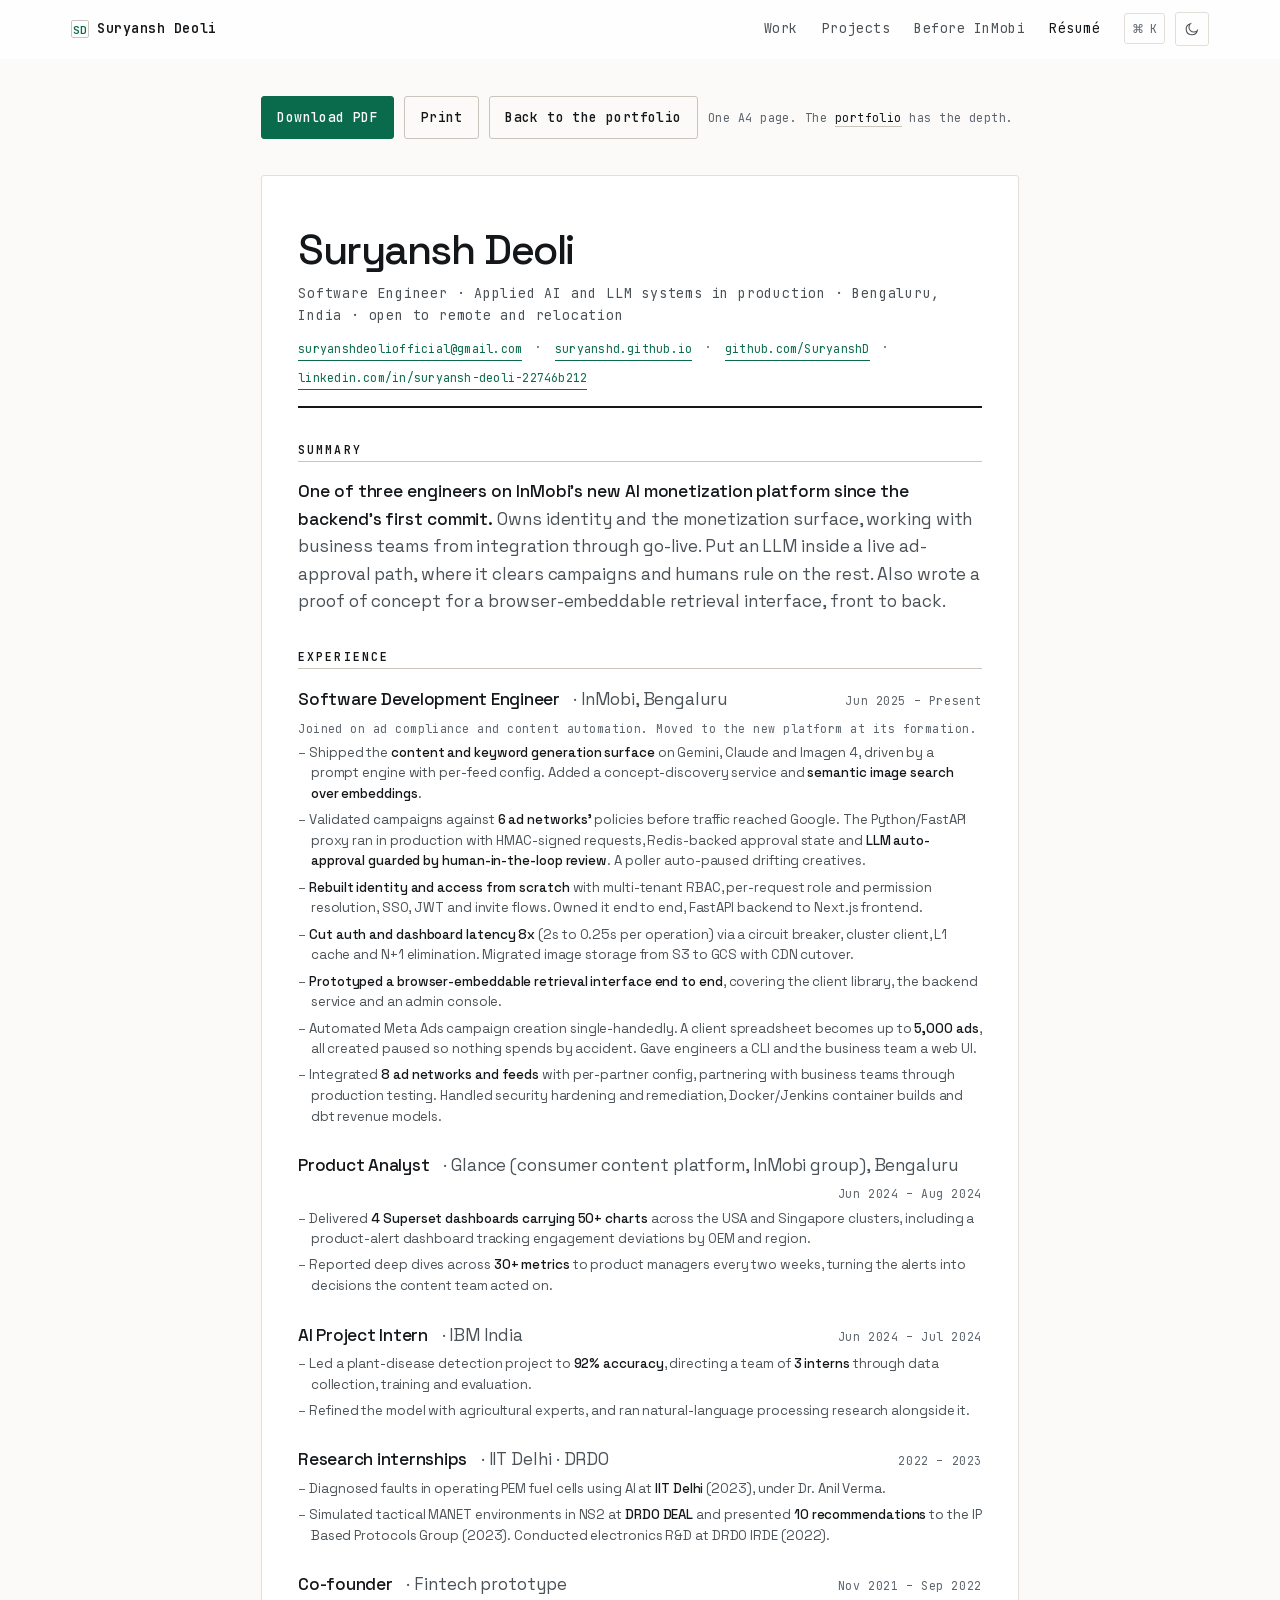
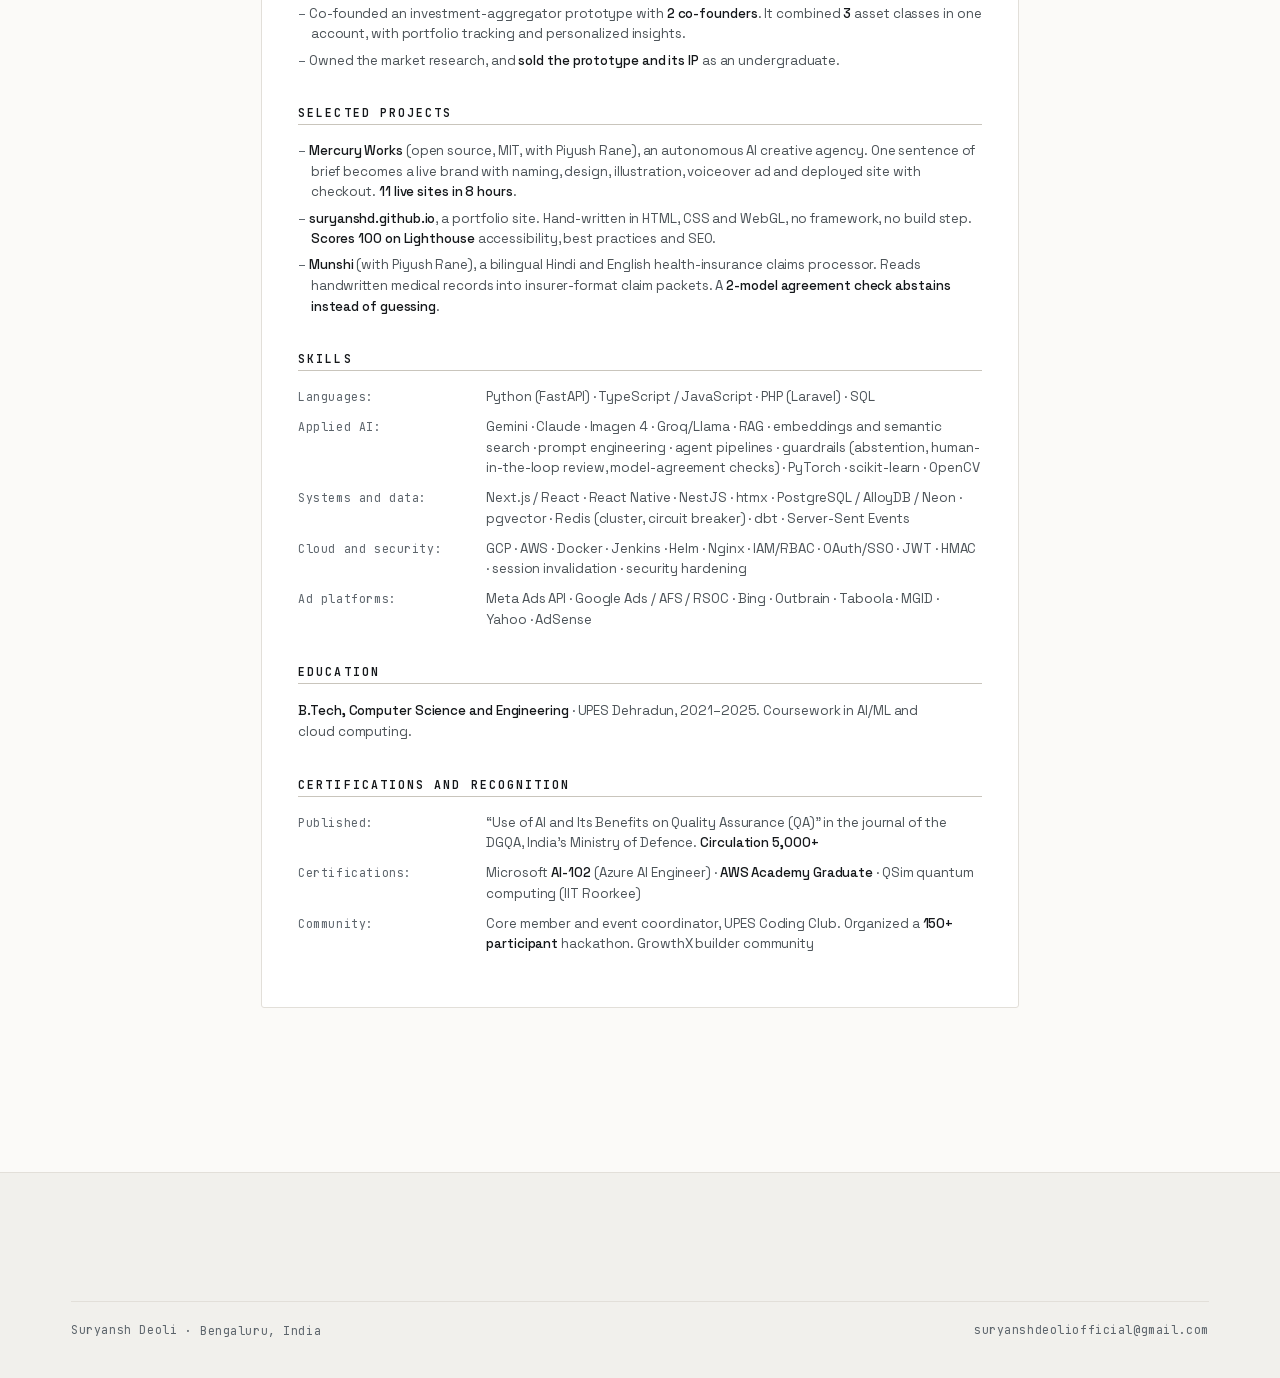
==== commit ce748858: "Remove an unannounced employer product from the public portfolio The site and resume described a sec" ====
--- a/resume.html
+++ b/resume.html
@@ -62,26 +62,24 @@
     <article class="cv__sheet">
       <div class="cv__head">
         <h1>Suryansh Deoli</h1>
-        <p class="cv__role">Software Engineer &middot; Applied AI and LLM systems in production &middot; Bengaluru, India &middot; open to remote</p>
+        <p class="cv__role">Software Engineer &middot; Applied AI and LLM systems in production &middot; Bengaluru, India &middot; open to remote and relocation</p>
         <p class="cv__contact">
           <a href="mailto:suryanshdeoliofficial@gmail.com">suryanshdeoliofficial@gmail.com</a>
-          <span class="cv__sep" aria-hidden="true">&nbsp;&middot;&nbsp;</span>
+          <span class="cv__sep" aria-hidden="true">&middot;</span>
           <a href="https://suryanshd.github.io/">suryanshd.github.io</a>
-          <span class="cv__sep" aria-hidden="true">&nbsp;&middot;&nbsp;</span>
+          <span class="cv__sep" aria-hidden="true">&middot;</span>
           <a href="https://github.com/SuryanshD" target="_blank" rel="noopener">github.com/SuryanshD</a>
-          <span class="cv__sep" aria-hidden="true">&nbsp;&middot;&nbsp;</span>
+          <span class="cv__sep" aria-hidden="true">&middot;</span>
           <a href="https://www.linkedin.com/in/suryansh-deoli-22746b212" target="_blank" rel="noopener">linkedin.com/in/suryansh-deoli-22746b212</a>
         </p>
       </div>
 
       <h2 class="cv__sum-h">Summary</h2>
       <p class="cv__lede">
-        <strong>One of three engineers on InMobi&rsquo;s new AI monetization platform, there since the
-        backend&rsquo;s first commit</strong>, owning identity and the monetization surface. Put an LLM inside a
-        live ad-approval path: it clears campaigns, humans rule on the rest, and a poller auto-pauses creatives
-        that drift after approval. Wrote the end-to-end proof of concept for an embeddable answer surface,
-        now a second product in development. Builds inside constraints set by someone else: another
-        platform&rsquo;s policy, a partner&rsquo;s site, a client&rsquo;s spreadsheet.
+        <strong>One of three engineers on InMobi&rsquo;s new AI monetization platform since the
+        backend&rsquo;s first commit.</strong> Owns identity and the monetization surface, working with business teams from integration through go-live. Put an LLM inside a
+        live ad-approval path, where it clears campaigns and humans rule on the rest. Also wrote a proof of
+        concept for a browser-embeddable retrieval interface, front to back.
       </p>
 
       <h2>Experience</h2>
@@ -90,17 +88,17 @@
         <div class="job__top">
           <span class="job__what">Software Development Engineer</span>
           <span class="job__org">&middot; InMobi, Bengaluru</span>
-          <span class="job__when">Jun 2025 &ndash; present</span>
-        </div>
-        <p class="job__sub">Joined on ad compliance and content automation; on the new platform since its first day (Mar 2026), and founding engineer on a second product built on top of it.</p>
-        <ul>
-          <li>Shipped the <b>content and keyword generation surface</b> on Gemini and Claude with Imagen 4, behind a prompt engine with per-feed config, plus a concept-discovery service and <b>semantic image search over embeddings</b>.</li>
-          <li>Validated campaigns against <b>6 ad networks&rsquo;</b> policies before traffic reached Google, through an ad-compliance proxy in Python/FastAPI: HMAC-signed requests, Redis-backed approval state, a poller that auto-paused creative drift, a human review API, and <b>an LLM auto-approval layer</b>.</li>
-          <li><b>Rebuilt identity from scratch (IAM v3).</b> Three-tier org hierarchy, roles and permissions resolved per request, SSO and JWT, invite flows. Owned end to end across the FastAPI backend and Next.js frontend.</li>
-          <li><b>Cut auth and dashboard latency ~8&times; on the Redis-degraded path</b> (2s to 0.25s per operation) via a circuit breaker, cluster client, L1 cache and N+1 elimination. Migrated image storage S3 &rarr; GCS with CDN cutover.</li>
-          <li>Engineered a <b>RAG answer surface</b> that one script tag drops onto a publisher&rsquo;s site: per-partner manifest, closed Shadow DOM isolation, origin-allowlist auth, <b>8 in-answer ad placements</b>. SDK, backend and admin console.</li>
-          <li>Automated Meta Ads campaign creation single-handedly: a client spreadsheet becomes up to <b>5,000 ads</b>, every entity created paused so nothing spends by accident. CLI for engineers, web UI for the business team.</li>
-          <li>Integrated <b>8 ad networks and feeds</b> with per-partner config, partnering with business teams through production testing, and handled pen-test remediation, Docker/Jenkins container builds and dbt revenue models.</li>
+          <span class="job__when">Jun 2025 &ndash; Present</span>
+        </div>
+        <p class="job__sub">Joined on ad compliance and content automation. Moved to the new platform at its formation.</p>
+        <ul>
+          <li>Shipped the <b>content and keyword generation surface</b> on Gemini, Claude and Imagen 4, driven by a prompt engine with per-feed config. Added a concept-discovery service and <b>semantic image search over embeddings</b>.</li>
+          <li>Validated campaigns against <b>6 ad networks&rsquo;</b> policies before traffic reached Google. The Python/FastAPI proxy ran in production with <span class="nb">HMAC-signed</span> requests, <span class="nb">Redis-backed</span> approval state and <b>LLM auto-approval guarded by human-in-the-loop review</b>. A poller auto-paused drifting creatives.</li>
+          <li><b>Rebuilt identity and access from scratch</b> with multi-tenant RBAC, per-request role and permission resolution, SSO, JWT and invite flows. Owned it end to end, FastAPI backend to Next.js frontend.</li>
+          <li><b>Cut auth and dashboard latency 8x</b> (2s to 0.25s per operation) via a circuit breaker, cluster client, L1 cache and N+1 elimination. Migrated image storage from S3 to GCS with CDN cutover.</li>
+          <li><b>Prototyped a browser-embeddable retrieval interface end to end</b>, covering the client library, the backend service and an admin console.</li>
+          <li>Automated Meta Ads campaign creation single-handedly. A client spreadsheet becomes up to <b>5,000 ads</b>, all created paused so nothing spends by accident. Gave engineers a CLI and the business team a web UI.</li>
+          <li>Integrated <b>8 ad networks and feeds</b> with per-partner config, partnering with business teams through production testing. Handled security hardening and remediation, Docker/Jenkins container builds and dbt revenue models.</li>
         </ul>
       </div>
 
@@ -108,11 +106,11 @@
         <div class="job__top">
           <span class="job__what">Product Analyst</span>
           <span class="job__org">&middot; Glance (consumer content platform, InMobi group), Bengaluru</span>
-          <span class="job__when">Jun &ndash; Aug 2024</span>
+          <span class="job__when">Jun 2024 &ndash; Aug 2024</span>
         </div>
         <ul>
           <li>Delivered <b>4 Superset dashboards carrying 50+ charts</b> across the USA and Singapore clusters, including a product-alert dashboard tracking engagement deviations by OEM and region.</li>
-          <li>Reported deep dives across <b>30+ metrics</b> to product managers fortnightly, turning the alerts into decisions the content team acted on.</li>
+          <li>Reported deep dives across <b>30+ metrics</b> to product managers every two weeks, turning the alerts into decisions the content team acted on.</li>
         </ul>
       </div>
 
@@ -120,7 +118,7 @@
         <div class="job__top">
           <span class="job__what">AI Project Intern</span>
           <span class="job__org">&middot; IBM India</span>
-          <span class="job__when">Jun &ndash; Jul 2024</span>
+          <span class="job__when">Jun 2024 &ndash; Jul 2024</span>
         </div>
         <ul>
           <li>Led a plant-disease detection project to <b>92% accuracy</b>, directing a team of <b>3 interns</b> through data collection, training and evaluation.</li>
@@ -132,11 +130,11 @@
         <div class="job__top">
           <span class="job__what">Research internships</span>
           <span class="job__org">&middot; IIT Delhi &middot; DRDO</span>
-          <span class="job__when">2022, 2023</span>
+          <span class="job__when">2022 &ndash; 2023</span>
         </div>
         <ul>
           <li>Diagnosed faults in operating PEM fuel cells using AI at <b>IIT Delhi</b> (2023), under Dr. Anil Verma.</li>
-          <li>Simulated tactical MANET environments in NS2 at <b>DRDO DEAL</b>, presenting <b>10 recommendations</b> to the IP Based Protocols Group (2023). Electronics R&amp;D at DRDO IRDE (2022).</li>
+          <li>Simulated tactical MANET environments in NS2 at <b>DRDO DEAL</b> and presented <b>10 recommendations</b> to the IP Based Protocols Group (2023). Conducted electronics R&amp;D at DRDO IRDE (2022).</li>
         </ul>
       </div>
 
@@ -147,7 +145,7 @@
           <span class="job__when">Nov 2021 &ndash; Sep 2022</span>
         </div>
         <ul>
-          <li>Co-founded an investment-aggregator prototype with <b>2 co-founders</b>: <b>3</b> asset classes in one account, with portfolio tracking and personalized insights.</li>
+          <li>Co-founded an investment-aggregator prototype with <b>2 co-founders</b>. It combined <b>3</b> asset classes in one account, with portfolio tracking and personalized insights.</li>
           <li>Owned the market research, and <b>sold the prototype and its IP</b> as an undergraduate.</li>
         </ul>
       </div>
@@ -155,31 +153,31 @@
       <h2>Selected projects</h2>
       <div class="job">
         <ul>
-          <li><b>Mercury Works</b> (open source, MIT &middot; with Piyush Rane) &mdash; autonomous AI creative agency. One sentence of brief becomes a live brand: naming, design, illustration, voiceover ad, deployed site with checkout. <b>11 live sites in 8 hours</b>.</li>
-          <li><b>suryanshd.github.io</b> &mdash; this r&eacute;sum&eacute;&rsquo;s portfolio: hand-written HTML, CSS and WebGL, no framework and no build step, scoring 100 on Lighthouse accessibility, best practices and SEO.</li>
-          <li><b>Munshi</b> (with Piyush Rane) &mdash; bilingual Hindi/English health-insurance claims processor. Reads handwritten medical records into insurer-format claim packets, using a <b>2-model agreement check that abstains instead of guessing</b>.</li>
+          <li><b>Mercury Works</b> (open source, MIT, with Piyush Rane), an autonomous AI creative agency. One sentence of brief becomes a live brand with naming, design, illustration, voiceover ad and deployed site with checkout. <b>11 live sites in 8 hours</b>.</li>
+          <li><b>suryanshd.github.io</b>, a portfolio site. Hand-written in HTML, CSS and WebGL, no framework, no build step. <b>Scores 100 on Lighthouse</b> accessibility, best practices and SEO.</li>
+          <li><b>Munshi</b> (with Piyush Rane), a bilingual Hindi and English health-insurance claims processor. Reads handwritten medical records into insurer-format claim packets. A <b>2-model agreement check abstains instead of guessing</b>.</li>
         </ul>
       </div>
 
       <h2>Skills</h2>
       <div class="cv__rows">
-        <p class="cv__row"><span class="k">Languages&nbsp;</span><span>Python (FastAPI) &middot; TypeScript / JavaScript &middot; PHP (Laravel) &middot; SQL</span></p>
-        <p class="cv__row"><span class="k">Applied AI&nbsp;</span><span>Gemini &middot; Claude &middot; Imagen 4 &middot; Groq/Llama &middot; RAG &middot; embeddings and semantic search &middot; prompt engineering &middot; agent pipelines &middot; abstention and model-agreement checks &middot; PyTorch &middot; scikit-learn &middot; OpenCV</span></p>
-        <p class="cv__row"><span class="k">Systems &amp; data&nbsp;</span><span>Next.js / React &middot; React Native &middot; NestJS &middot; htmx &middot; PostgreSQL / AlloyDB / Neon &middot; pgvector &middot; Redis (cluster, circuit breaker) &middot; dbt &middot; Server-Sent Events &middot; Shadow DOM SDKs</span></p>
-        <p class="cv__row"><span class="k">Cloud &amp; security&nbsp;</span><span>GCP &middot; AWS &middot; Docker &middot; Jenkins &middot; Helm &middot; Nginx &middot; IAM/RBAC &middot; OAuth/SSO &middot; JWT &middot; HMAC &middot; session invalidation &middot; pen-test remediation</span></p>
-        <p class="cv__row"><span class="k">Ad platforms&nbsp;</span><span>Meta Ads API &middot; Google Ads / AFS / RSOC &middot; Bing &middot; Outbrain &middot; Taboola &middot; MGID &middot; Yahoo &middot; AdSense</span></p>
+        <p class="cv__row"><span class="k">Languages:</span><span>Python (FastAPI) &middot; TypeScript / JavaScript &middot; PHP (Laravel) &middot; SQL</span></p>
+        <p class="cv__row"><span class="k">Applied AI:</span><span>Gemini &middot; Claude &middot; Imagen 4 &middot; Groq/Llama &middot; RAG &middot; embeddings and semantic search &middot; prompt engineering &middot; agent pipelines &middot; guardrails (abstention, human-in-the-loop review, model-agreement checks) &middot; PyTorch &middot; scikit-learn &middot; OpenCV</span></p>
+        <p class="cv__row"><span class="k">Systems and data:</span><span>Next.js / React &middot; React Native &middot; NestJS &middot; htmx &middot; PostgreSQL / AlloyDB / Neon &middot; pgvector &middot; Redis (cluster, circuit breaker) &middot; dbt &middot; Server-Sent Events</span></p>
+        <p class="cv__row"><span class="k">Cloud and security:</span><span>GCP &middot; AWS &middot; Docker &middot; Jenkins &middot; Helm &middot; Nginx &middot; IAM/RBAC &middot; OAuth/SSO &middot; JWT &middot; HMAC &middot; session invalidation &middot; security hardening</span></p>
+        <p class="cv__row"><span class="k">Ad platforms:</span><span>Meta Ads API &middot; Google Ads / AFS / RSOC &middot; Bing &middot; Outbrain &middot; Taboola &middot; MGID &middot; Yahoo &middot; AdSense</span></p>
       </div>
 
       <h2>Education</h2>
       <div class="cv__compact">
-        <p><b>B.Tech, Computer Science &amp; Engineering</b> &middot; UPES Dehradun, 2021&ndash;2025. Coursework in AI/ML and cloud computing.</p>
-      </div>
-
-      <h2>Certifications &amp; recognition</h2>
+        <p><b>B.Tech, Computer Science and Engineering</b> &middot; UPES Dehradun, 2021&ndash;2025. Coursework in AI/ML and cloud computing.</p>
+      </div>
+
+      <h2>Certifications and recognition</h2>
         <div class="cv__rows">
-          <div class="cv__row"><span class="k">Published</span><span>&ldquo;Use of AI and Its Benefits on Quality Assurance (QA)&rdquo; &mdash; journal of the DGQA, India&rsquo;s Ministry of Defence, <b>circulation 5,000+</b></span></div>
-          <div class="cv__row"><span class="k">Certifications</span><span>Microsoft <b>AI-102</b> (Azure AI Engineer) &middot; <b>AWS Academy Graduate</b> &middot; QSim quantum computing (IIT Roorkee)</span></div>
-          <div class="cv__row"><span class="k">Community</span><span>Core member and event coordinator, UPES Coding Club: organized a <b>150+ participant</b> hackathon &middot; GrowthX builder community</span></div>
+          <div class="cv__row"><span class="k">Published:</span><span>&ldquo;Use of AI and Its Benefits on Quality Assurance (QA)&rdquo; in the journal of the DGQA, India&rsquo;s Ministry of Defence. <b>Circulation 5,000+</b></span></div>
+          <div class="cv__row"><span class="k">Certifications:</span><span>Microsoft <b>AI-102</b> (Azure AI Engineer) &middot; <b>AWS Academy Graduate</b> &middot; QSim quantum computing (IIT Roorkee)</span></div>
+          <div class="cv__row"><span class="k">Community:</span><span>Core member and event coordinator, UPES Coding Club. Organized a <b>150+ participant</b> hackathon. GrowthX builder community</span></div>
         </div>
     </article>
   </div>
--- a/assets/css/base.css
+++ b/assets/css/base.css
@@ -646,3 +646,6 @@
   :focus-visible { outline: 3px solid Highlight; }
   .verdict__badge, .verdict__rule { forced-color-adjust: none; }
 }
+
+/* Hyphenated compounds that must not break across a line. */
+.nb { white-space: nowrap; }
--- a/assets/css/print.css
+++ b/assets/css/print.css
@@ -126,7 +126,10 @@
   color: var(--ink-2);
 }
 .job li::before {
-  content: '\2013\00a0';
+  /* A plain space, not \00a0: the non-breaking space was surviving into the PDF
+     text layer in front of all 18 bullets, where a parser can glue it to the
+     first word ("\u2013\u00a0Shipped"). */
+  content: '\2013\0020';
   color: var(--ink-3);
 }
 .job li b, .job li strong { color: var(--ink); font-weight: 500; }
@@ -201,7 +204,13 @@
      row is links and underlining all of it turns into noise. Text colour has no
      effect on ATS extraction. */
   .cv__contact a { color: #0b4f9e !important; border: 0 !important; font-size: 6.9pt !important; }
-  .cv__sep { color: #9a9a9a !important; font-size: 6.9pt !important; }
+  /* The separators used to be &nbsp;&middot;&nbsp;. Those non-breaking spaces
+     survived into the PDF text layer as U+00A0, which some parsers glue to the
+     token beside them. Padding does the same job and extracts as nothing. */
+  .cv__sep { color: #9a9a9a !important; font-size: 6.9pt !important; padding: 0 2.2pt; }
+  /* Keeps hyphenated compounds off line ends: the extractor was emitting
+     "HMAC-\nsigned" and "origin-\nallowlist" as fractured tokens. */
+  .nb { white-space: nowrap; }
 
   .cv h2 {
     font-size: 7.6pt !important;
@@ -225,7 +234,10 @@
   .job li { padding-left: 7pt !important; text-indent: -7pt !important; }
   .job li::before { color: #000 !important; }
   .cv__rows { gap: 1.6pt !important; }
-  .cv__row { grid-template-columns: 74pt 1fr !important; gap: 0 7pt !important; }
+  /* 74pt fitted "Systems & data"; spelling the ampersand out for the parser
+     made the longest label wider than its column, so it collided with the
+     values. Sized to the longest label, "Cloud and security:". */
+  .cv__row { grid-template-columns: 90pt 1fr !important; gap: 0 7pt !important; }
   .cv__row .k { white-space: nowrap; }
   .cv__row .k { font-size: 7.4pt !important; color: #333 !important; }
   .cv__compact { gap: 2pt !important; }
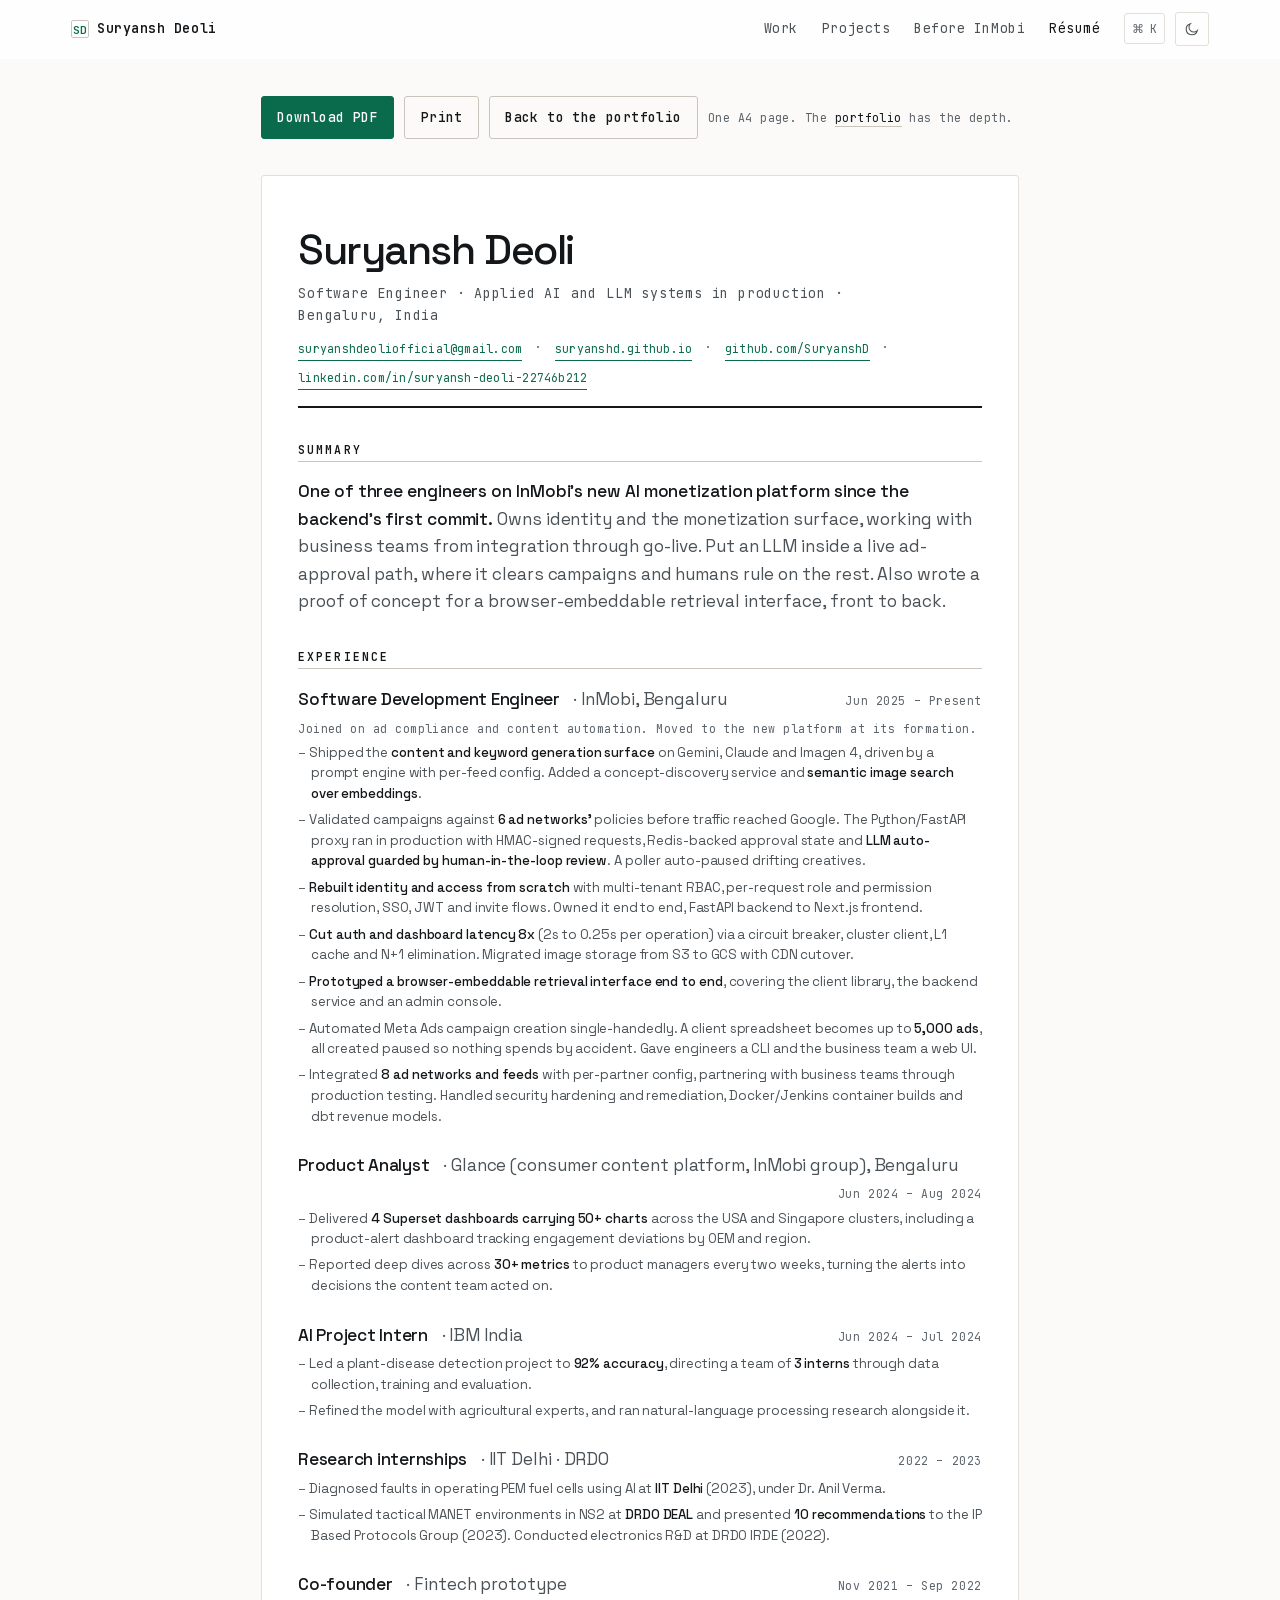
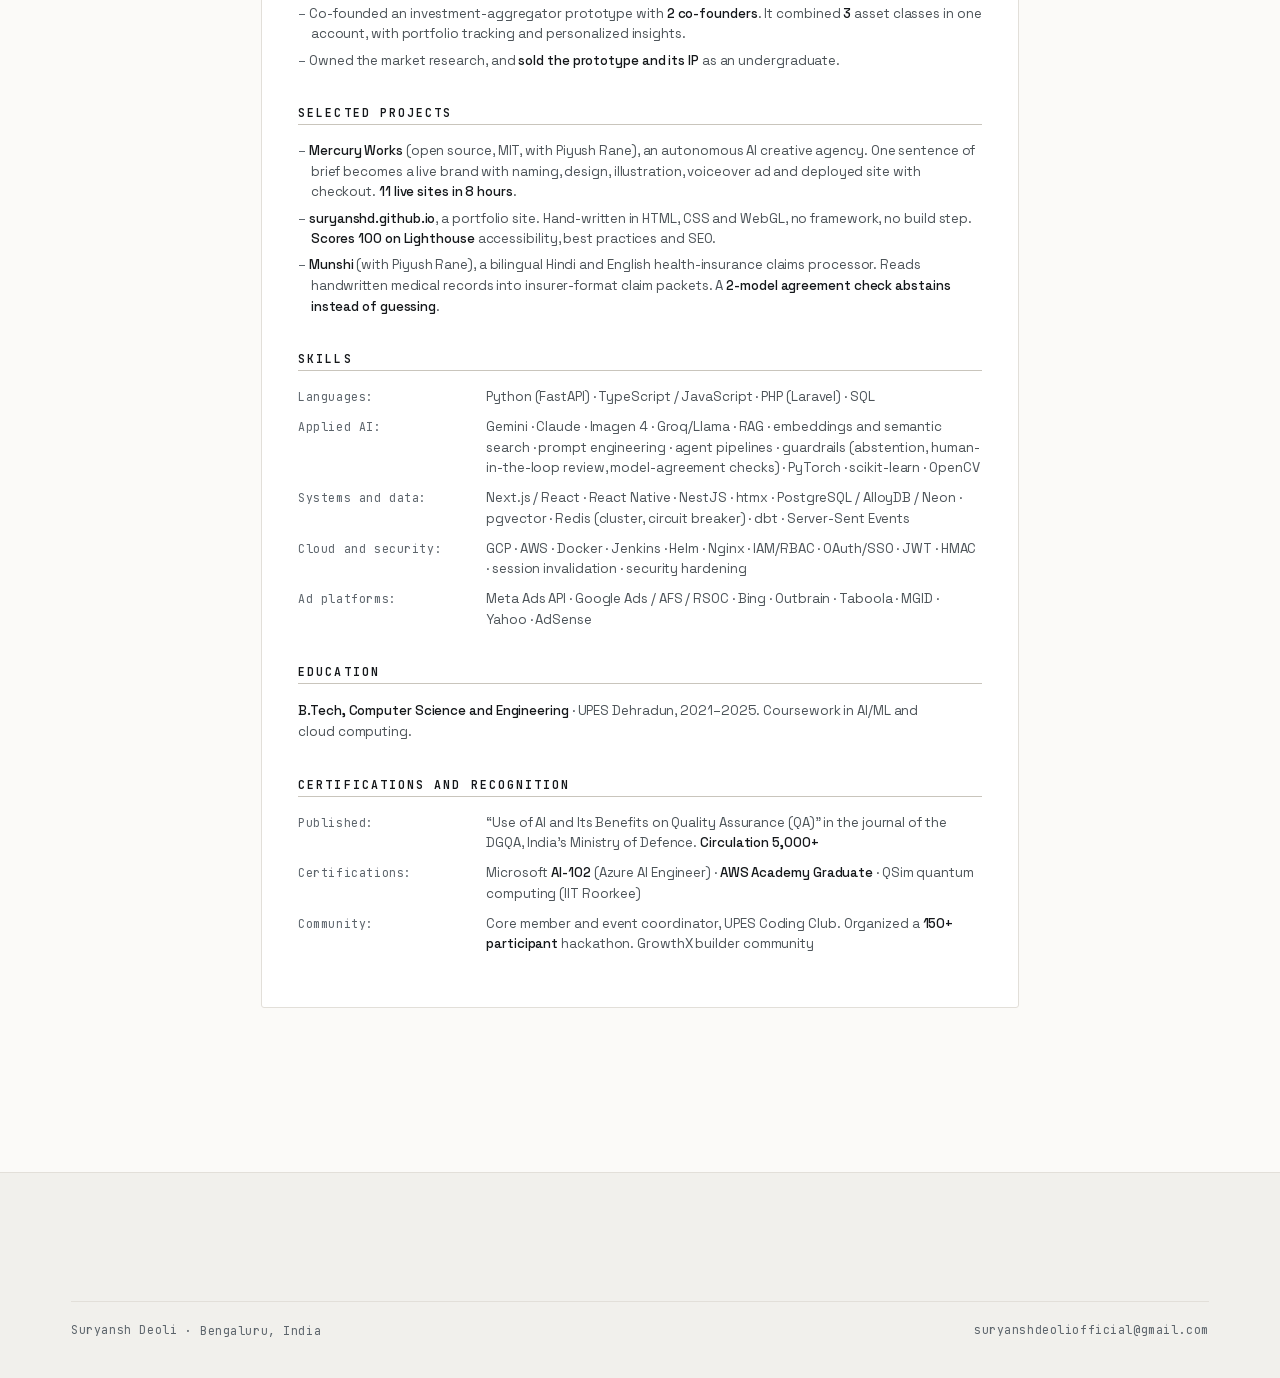
==== commit 53d67396: "Keep availability off every public surface "open to remote and relocation" was added to the resume h" ====
--- a/resume.html
+++ b/resume.html
@@ -62,7 +62,7 @@
     <article class="cv__sheet">
       <div class="cv__head">
         <h1>Suryansh Deoli</h1>
-        <p class="cv__role">Software Engineer &middot; Applied AI and LLM systems in production &middot; Bengaluru, India &middot; open to remote and relocation</p>
+        <p class="cv__role">Software Engineer &middot; Applied AI and LLM systems in production &middot; Bengaluru, India</p>
         <p class="cv__contact">
           <a href="mailto:suryanshdeoliofficial@gmail.com">suryanshdeoliofficial@gmail.com</a>
           <span class="cv__sep" aria-hidden="true">&middot;</span>
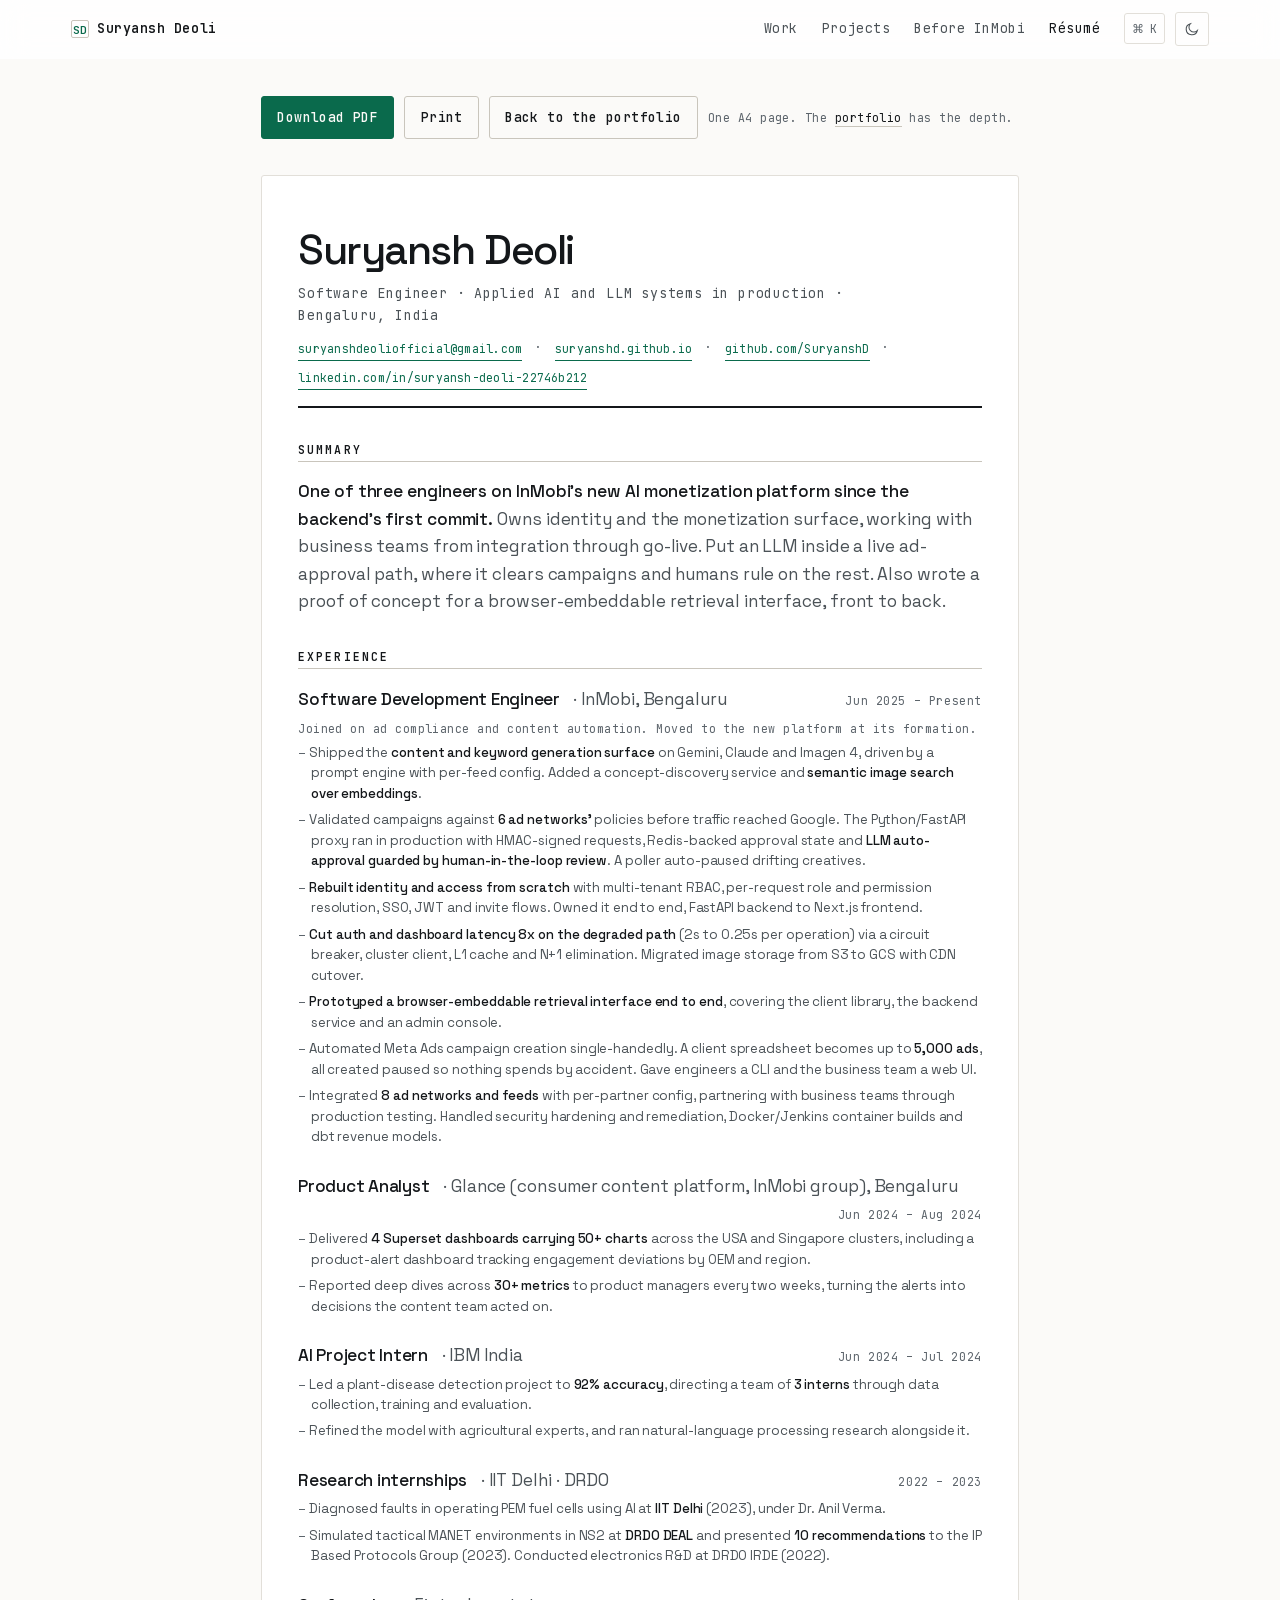
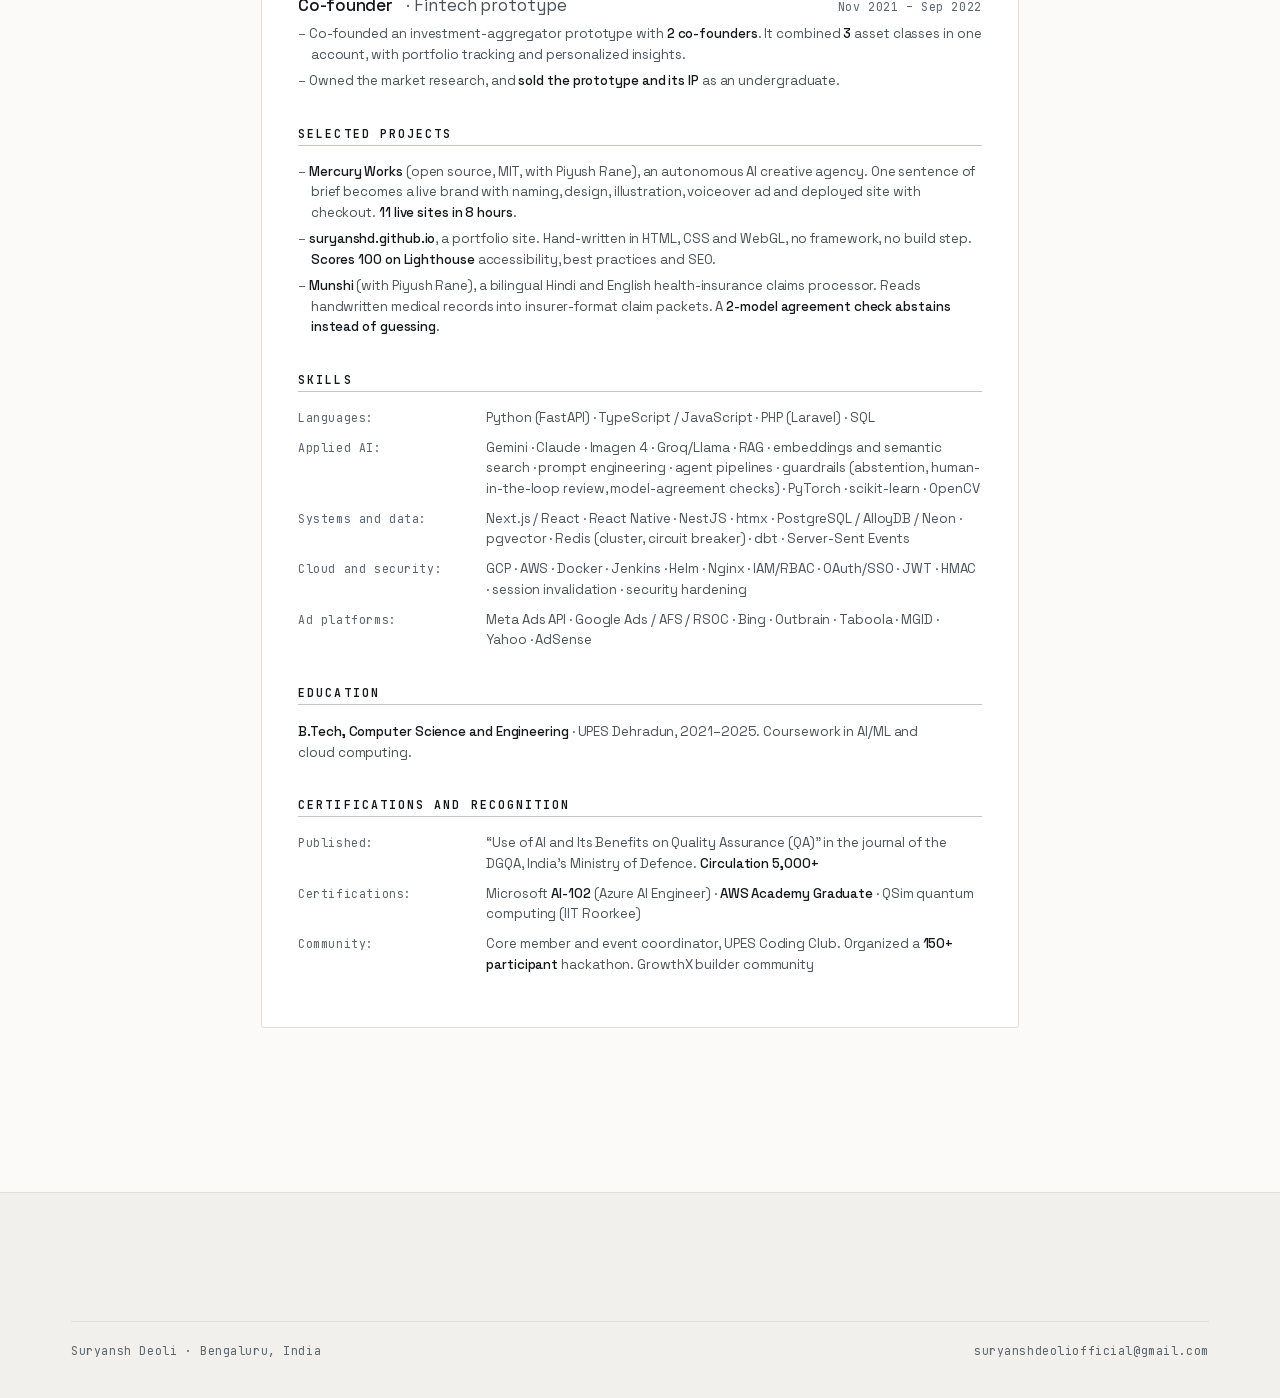
==== commit 7fa366f0: "Restore the degraded-path qualifier on the latency figure" ====
--- a/resume.html
+++ b/resume.html
@@ -95,7 +95,7 @@
           <li>Shipped the <b>content and keyword generation surface</b> on Gemini, Claude and Imagen 4, driven by a prompt engine with per-feed config. Added a concept-discovery service and <b>semantic image search over embeddings</b>.</li>
           <li>Validated campaigns against <b>6 ad networks&rsquo;</b> policies before traffic reached Google. The Python/FastAPI proxy ran in production with <span class="nb">HMAC-signed</span> requests, <span class="nb">Redis-backed</span> approval state and <b>LLM auto-approval guarded by human-in-the-loop review</b>. A poller auto-paused drifting creatives.</li>
           <li><b>Rebuilt identity and access from scratch</b> with multi-tenant RBAC, per-request role and permission resolution, SSO, JWT and invite flows. Owned it end to end, FastAPI backend to Next.js frontend.</li>
-          <li><b>Cut auth and dashboard latency 8x</b> (2s to 0.25s per operation) via a circuit breaker, cluster client, L1 cache and N+1 elimination. Migrated image storage from S3 to GCS with CDN cutover.</li>
+          <li><b>Cut auth and dashboard latency 8x on the degraded path</b> (2s to 0.25s per operation) via a circuit breaker, cluster client, L1 cache and N+1 elimination. Migrated image storage from S3 to GCS with CDN cutover.</li>
           <li><b>Prototyped a browser-embeddable retrieval interface end to end</b>, covering the client library, the backend service and an admin console.</li>
           <li>Automated Meta Ads campaign creation single-handedly. A client spreadsheet becomes up to <b>5,000 ads</b>, all created paused so nothing spends by accident. Gave engineers a CLI and the business team a web UI.</li>
           <li>Integrated <b>8 ad networks and feeds</b> with per-partner config, partnering with business teams through production testing. Handled security hardening and remediation, Docker/Jenkins container builds and dbt revenue models.</li>
--- a/assets/css/print.css
+++ b/assets/css/print.css
@@ -199,7 +199,7 @@
     flex-wrap: nowrap;
     white-space: nowrap;
   }
-  /* A résumé PDF gets clicked, in an email and in LinkedIn Easy Apply, so the
+  /* A résumé PDF gets clicked, so the
      links should look like links. Colour only; no underline, because the whole
      row is links and underlining all of it turns into noise. Text colour has no
      effect on ATS extraction. */
@@ -209,7 +209,7 @@
      token beside them. Padding does the same job and extracts as nothing. */
   .cv__sep { color: #9a9a9a !important; font-size: 6.9pt !important; padding: 0 2.2pt; }
   /* Keeps hyphenated compounds off line ends: the extractor was emitting
-     "HMAC-\nsigned" and "origin-\nallowlist" as fractured tokens. */
+     "HMAC-\nsigned" as a fractured token. */
   .nb { white-space: nowrap; }
 
   .cv h2 {
